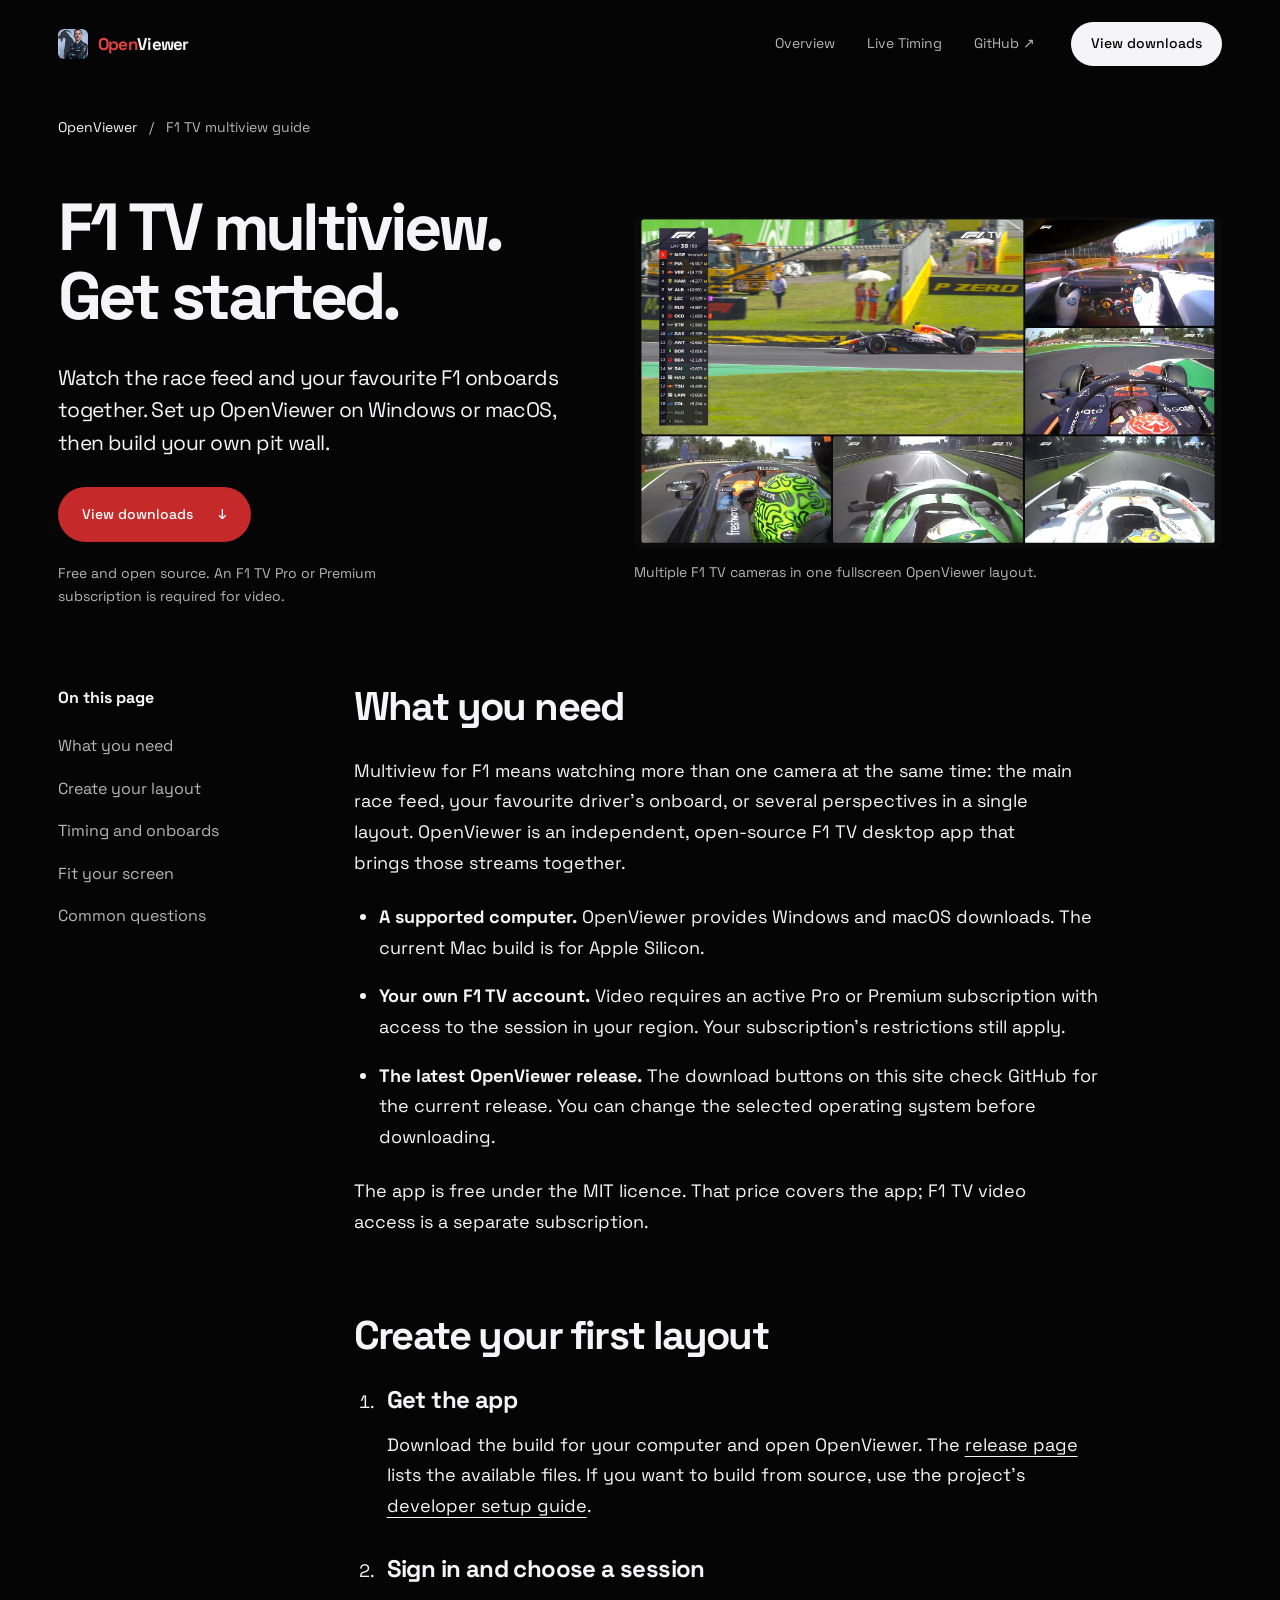
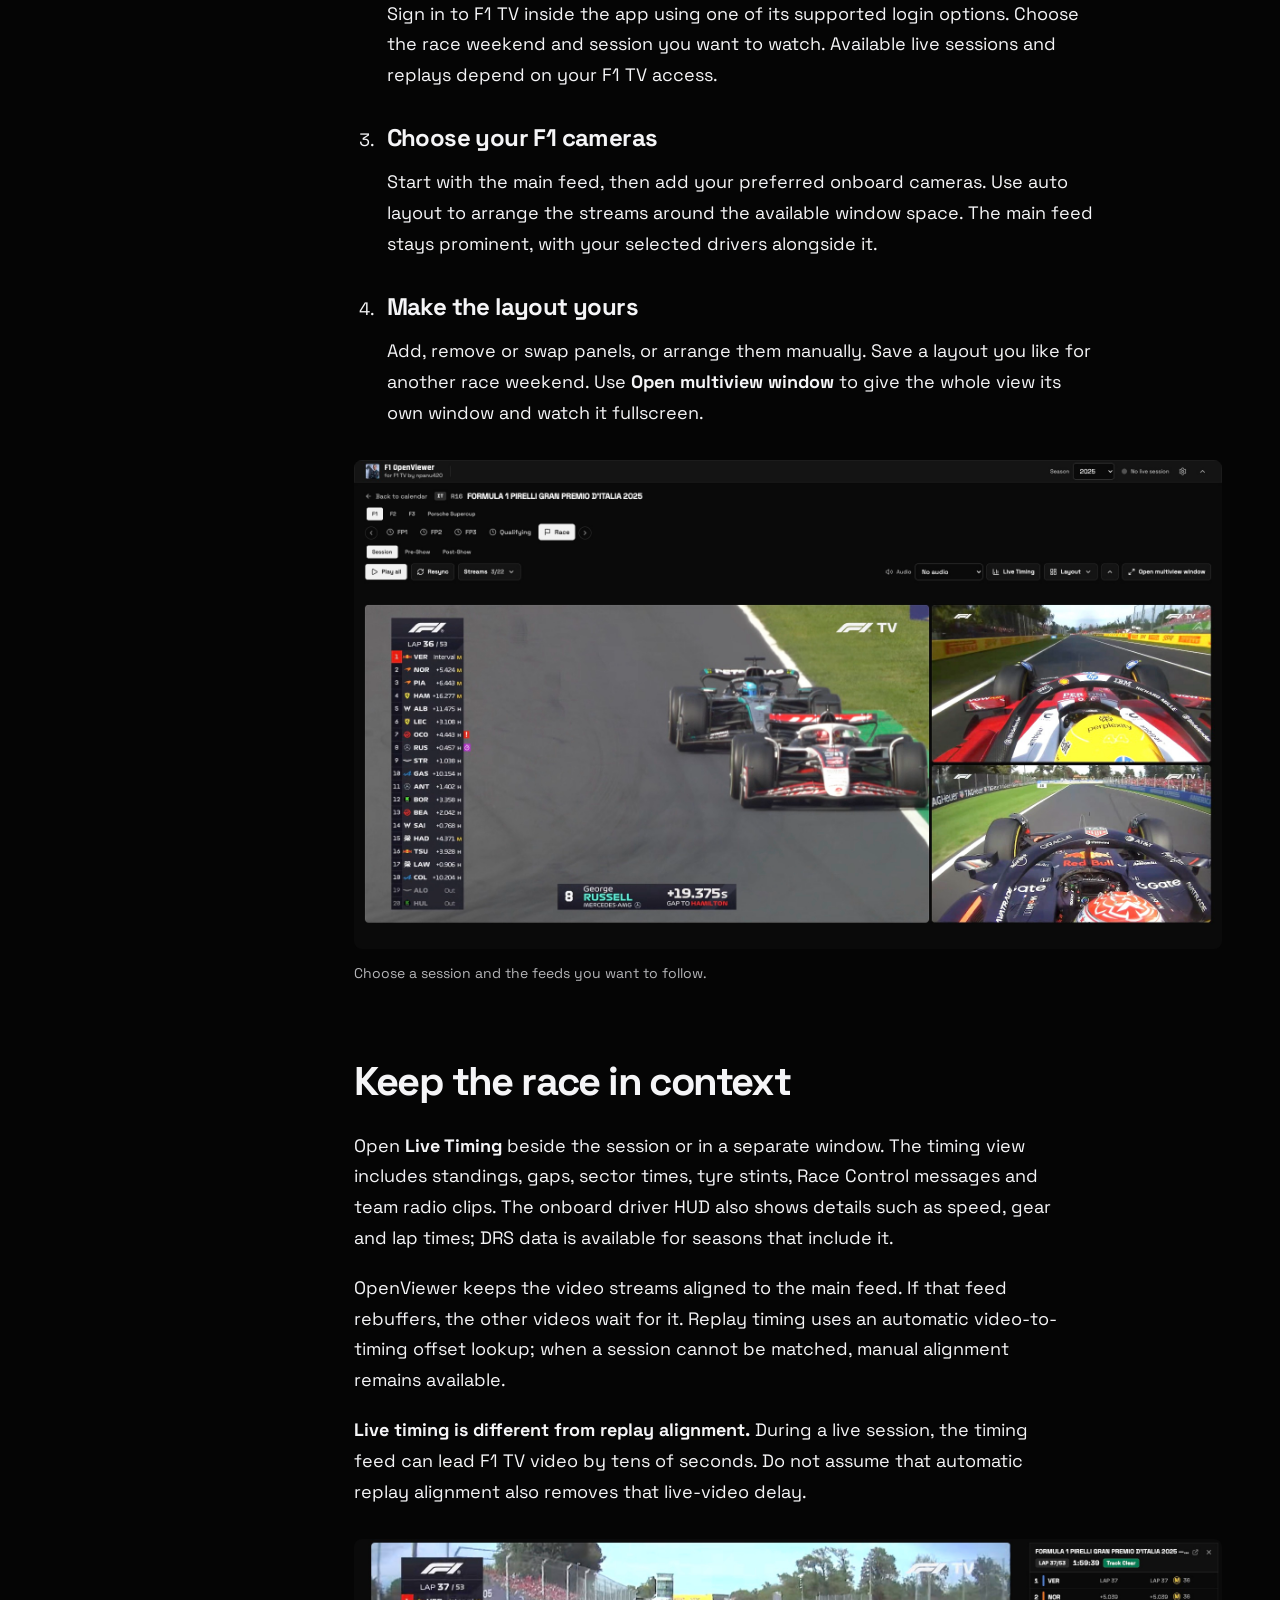
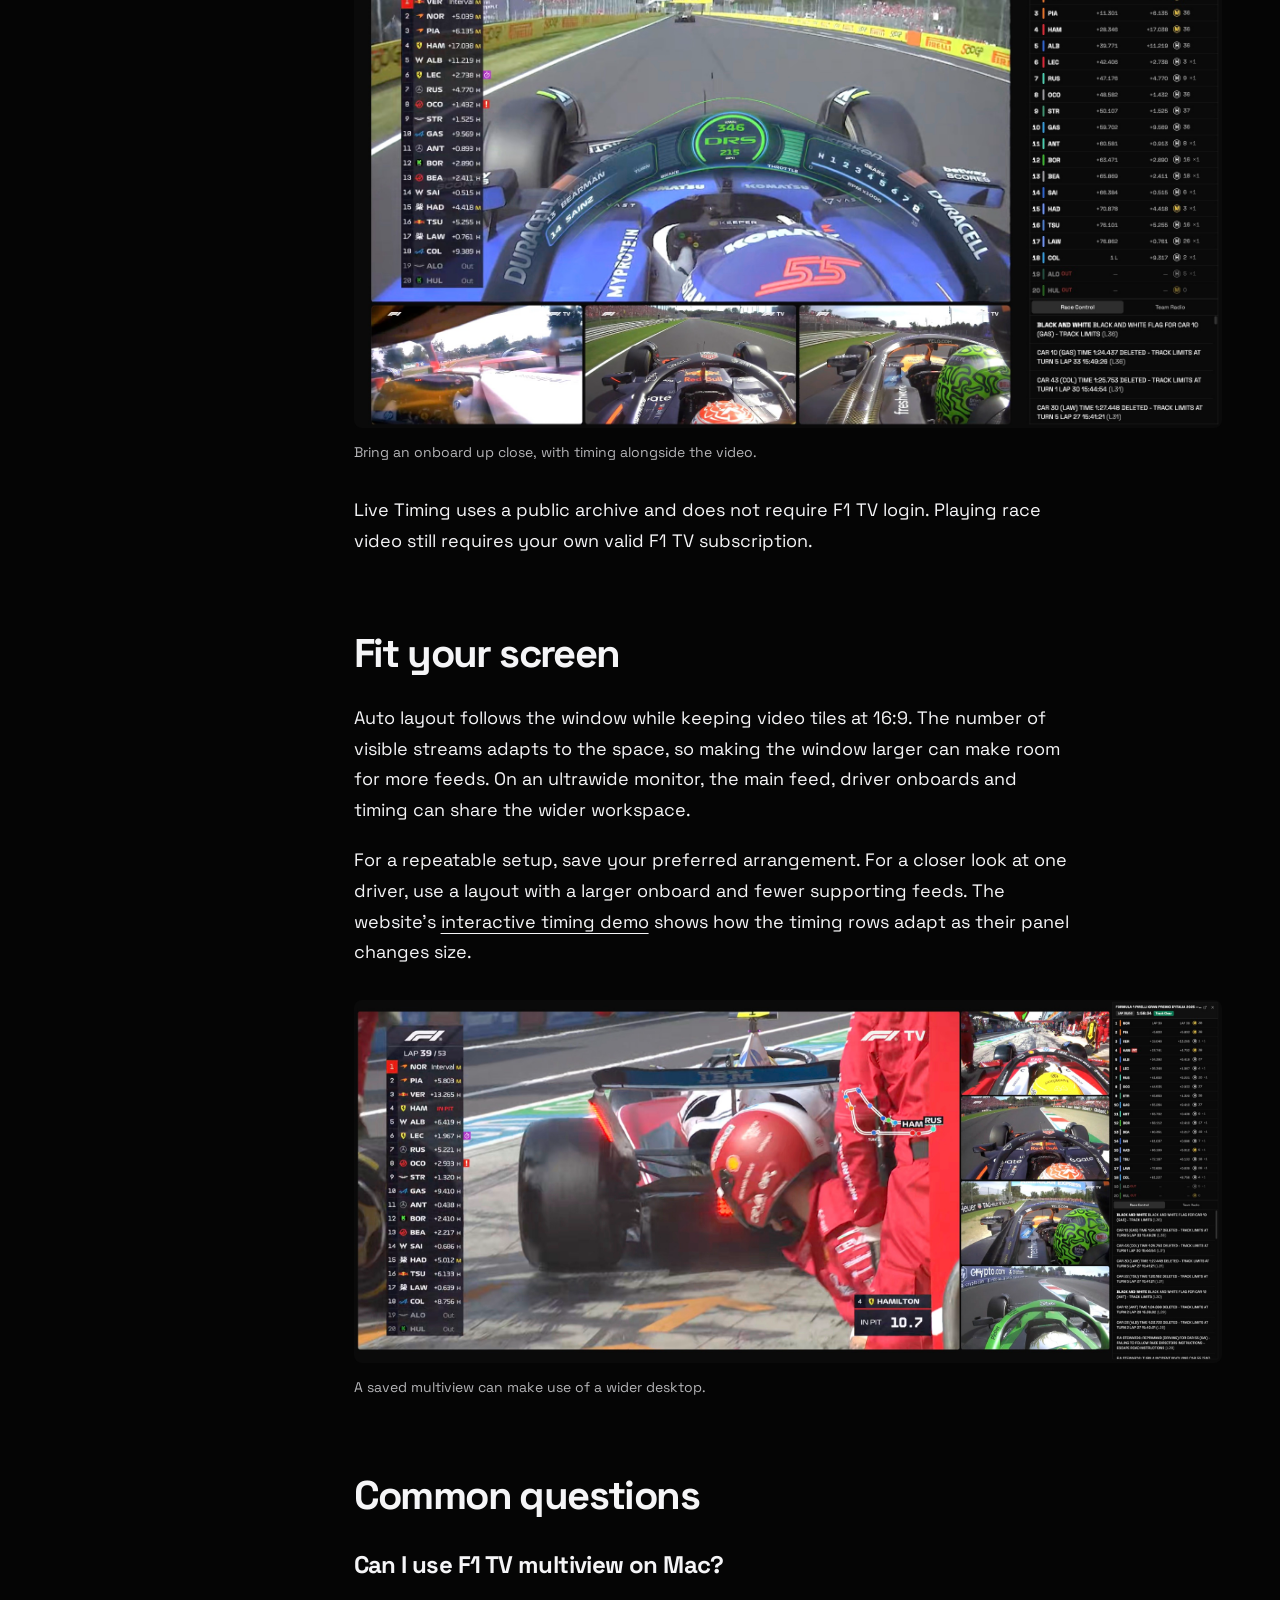
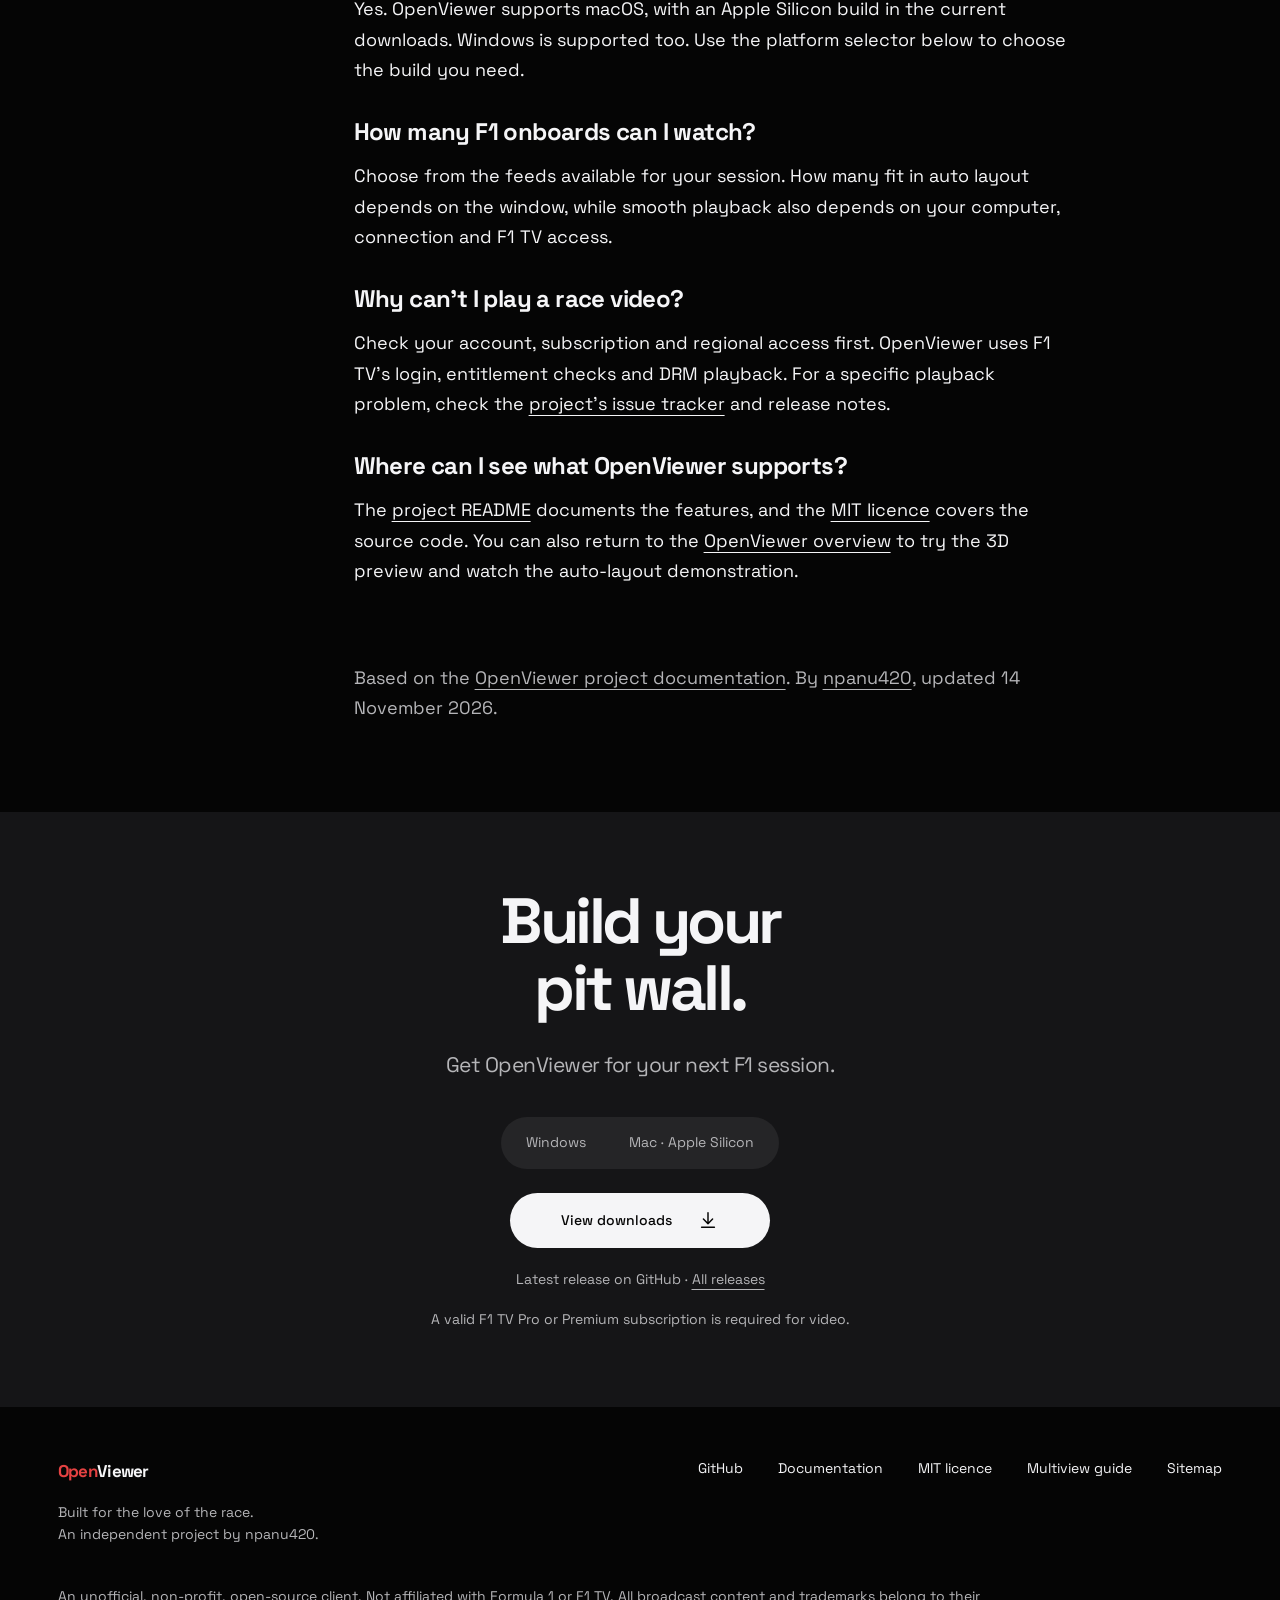
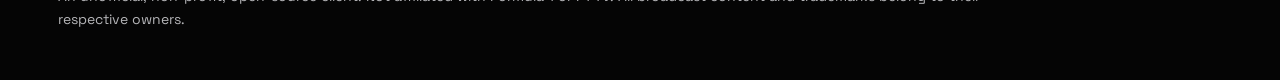
==== f1-tv-multiview/index.html @ 10d29c9b "Add F1 TV multiview setup guide and improve search content" ====
<!doctype html>
<html lang="en">
<head>
  <meta charset="utf-8">
  <meta name="viewport" content="width=device-width, initial-scale=1">
  <meta name="theme-color" content="#050505">
  <title>F1 TV Multiview on Windows &amp; Mac: Setup Guide | OpenViewer</title>
  <meta name="description" content="Set up F1 TV multiview with OpenViewer. Choose multiple onboard cameras, save your layout and use replay live timing on Windows or Apple Silicon Mac.">
  <meta name="robots" content="index,follow,max-image-preview:large,max-snippet:-1,max-video-preview:-1">
  <link rel="canonical" href="https://npanu420.github.io/openviewer/f1-tv-multiview/">
  <meta property="og:type" content="website">
  <meta property="og:site_name" content="OpenViewer">
  <meta property="og:locale" content="en_GB">
  <meta property="og:title" content="F1 TV Multiview on Windows &amp; Mac: Setup Guide | OpenViewer">
  <meta property="og:description" content="Set up F1 TV multiview with OpenViewer. Choose multiple onboard cameras, save your layout and use replay live timing on Windows or Apple Silicon Mac.">
  <meta property="og:url" content="https://npanu420.github.io/openviewer/f1-tv-multiview/">
  <meta property="og:image" content="https://npanu420.github.io/openviewer/assets/openviewer-social.jpg">
  <meta property="og:image:secure_url" content="https://npanu420.github.io/openviewer/assets/openviewer-social.jpg">
  <meta property="og:image:type" content="image/jpeg">
  <meta property="og:image:width" content="1200">
  <meta property="og:image:height" content="630">
  <meta property="og:image:alt" content="OpenViewer: Your race. Every angle. Main feed, onboard telemetry and Live Timing, together.">
  <meta name="twitter:card" content="summary_large_image">
  <meta name="twitter:title" content="F1 TV Multiview on Windows &amp; Mac: Setup Guide | OpenViewer">
  <meta name="twitter:description" content="Set up F1 TV multiview with OpenViewer. Choose multiple onboard cameras, save your layout and use replay live timing on Windows or Apple Silicon Mac.">
  <meta name="twitter:image" content="https://npanu420.github.io/openviewer/assets/openviewer-social.jpg">
  <meta name="twitter:image:alt" content="OpenViewer multiview with the race feed, an onboard and Live Timing.">
  <link rel="icon" href="../assets/app-icon.png">
  <link rel="preload" href="../assets/space-grotesk-700.woff2" as="font" type="font/woff2" crossorigin>
  <link rel="stylesheet" href="../pitwall.css?v=20261114-search">

  <link rel="stylesheet" href="../guides.css">
  <script src="../downloads.js" defer></script>
  <script src="../guides.js" defer></script>
  <script type="application/ld+json">
{
  "@context": "https://schema.org",
  "@graph": [
    {
      "@type": "WebPage",
      "@id": "https://npanu420.github.io/openviewer/f1-tv-multiview/#webpage",
      "url": "https://npanu420.github.io/openviewer/f1-tv-multiview/",
      "name": "F1 TV Multiview on Windows & Mac: Setup Guide | OpenViewer",
      "description": "Set up F1 TV multiview with OpenViewer. Choose multiple onboard cameras, save your layout and use replay live timing on Windows or Apple Silicon Mac.",
      "inLanguage": "en",
      "isPartOf": {
        "@id": "https://npanu420.github.io/openviewer/#website"
      },
      "mainEntity": {
        "@id": "https://npanu420.github.io/openviewer/f1-tv-multiview/#article"
      },
      "breadcrumb": {
        "@id": "https://npanu420.github.io/openviewer/f1-tv-multiview/#breadcrumbs"
      }
    },
    {
      "@type": "TechArticle",
      "@id": "https://npanu420.github.io/openviewer/f1-tv-multiview/#article",
      "url": "https://npanu420.github.io/openviewer/f1-tv-multiview/",
      "headline": "F1 TV multiview: get started with OpenViewer",
      "description": "Set up F1 TV multiview with OpenViewer. Choose multiple onboard cameras, save your layout and use replay live timing on Windows or Apple Silicon Mac.",
      "inLanguage": "en",
      "datePublished": "2026-11-14",
      "dateModified": "2026-11-14",
      "author": {
        "@type": "Person",
        "name": "npanu420",
        "url": "https://github.com/npanu420"
      },
      "publisher": {
        "@type": "Person",
        "name": "npanu420",
        "url": "https://github.com/npanu420"
      },
      "image": [
        "https://npanu420.github.io/openviewer/assets/multiview.jpg",
        "https://npanu420.github.io/openviewer/assets/focus-timing.jpg"
      ],
      "mainEntityOfPage": {
        "@id": "https://npanu420.github.io/openviewer/f1-tv-multiview/#webpage"
      },
      "about": {
        "@id": "https://npanu420.github.io/openviewer/#project"
      }
    },
    {
      "@type": "BreadcrumbList",
      "@id": "https://npanu420.github.io/openviewer/f1-tv-multiview/#breadcrumbs",
      "itemListElement": [
        {
          "@type": "ListItem",
          "position": 1,
          "name": "OpenViewer",
          "item": "https://npanu420.github.io/openviewer/"
        },
        {
          "@type": "ListItem",
          "position": 2,
          "name": "F1 TV multiview guide",
          "item": "https://npanu420.github.io/openviewer/f1-tv-multiview/"
        }
      ]
    }
  ]
}
  </script>
</head>
<body class="guide-page">
<a class="skip-link" href="#guide-content">Skip to content</a><header class="site-header"><div class="header-inner frame"><a class="brand" href="../" aria-label="OpenViewer home"><img src="../assets/app-icon.png" width="30" height="30" alt=""><span><b>Open</b>Viewer</span></a><nav aria-label="Main navigation"><a href="../">Overview</a><a href="../#timing">Live Timing</a><a href="https://github.com/npanu420/F1OpenViewer">GitHub ↗</a></nav><a class="button button-small" data-download href="https://github.com/npanu420/F1OpenViewer/releases/latest"><span data-download-label>View downloads</span></a></div></header>
<main id="guide-content">
<div class="frame guide-breadcrumb"><nav aria-label="Breadcrumb"><a href="../">OpenViewer</a><span aria-hidden="true">/</span><span>F1 TV multiview guide</span></nav></div>
<section class="guide-hero frame"><div><h1>F1 TV multiview.<br> Get started.</h1><p class="lead">Watch the race feed and your favourite F1 onboards together. Set up OpenViewer on Windows or macOS, then build your own pit wall.</p><a class="button button-red" data-download href="https://github.com/npanu420/F1OpenViewer/releases/latest"><span data-download-label>View downloads</span><span aria-hidden="true">↓</span></a><p class="small muted">Free and open source. An F1 TV Pro or Premium subscription is required for video.</p></div><figure><a href="../assets/multiview.jpg" aria-label="Open the F1 multiview screenshot at full size"><img src="../assets/multiview.jpg" width="1920" height="1080" alt="OpenViewer showing the F1 race feed and several driver onboard cameras in one multiview" fetchpriority="high"></a><figcaption>Multiple F1 TV cameras in one fullscreen OpenViewer layout.</figcaption></figure></section>
<div class="frame guide-body"><aside class="guide-toc"><nav aria-label="On this page"><p>On this page</p><a href="#requirements">What you need</a><a href="#first-layout">Create your layout</a><a href="#timing-onboards">Timing and onboards</a><a href="#wide-screens">Fit your screen</a><a href="#questions">Common questions</a></nav></aside>
<article class="guide-article">
<section id="requirements"><h2>What you need</h2><p>Multiview for F1 means watching more than one camera at the same time: the main race feed, your favourite driver’s onboard, or several perspectives in a single layout. OpenViewer is an independent, open-source F1 TV desktop app that brings those streams together.</p><ul><li><strong>A supported computer.</strong> OpenViewer provides Windows and macOS downloads. The current Mac build is for Apple Silicon.</li><li><strong>Your own F1 TV account.</strong> Video requires an active Pro or Premium subscription with access to the session in your region. Your subscription’s restrictions still apply.</li><li><strong>The latest OpenViewer release.</strong> The download buttons on this site check GitHub for the current release. You can change the selected operating system before downloading.</li></ul><p>The app is free under the MIT licence. That price covers the app; F1 TV video access is a separate subscription.</p></section>
<section id="first-layout"><h2>Create your first layout</h2><ol class="guide-steps"><li><h3>Get the app</h3><p>Download the build for your computer and open OpenViewer. The <a href="https://github.com/npanu420/F1OpenViewer/releases/latest">release page</a> lists the available files. If you want to build from source, use the project’s <a href="https://github.com/npanu420/F1OpenViewer/blob/main/docs/SETUP.md">developer setup guide</a>.</p></li><li><h3>Sign in and choose a session</h3><p>Sign in to F1 TV inside the app using one of its supported login options. Choose the race weekend and session you want to watch. Available live sessions and replays depend on your F1 TV access.</p></li><li><h3>Choose your F1 cameras</h3><p>Start with the main feed, then add your preferred onboard cameras. Use auto layout to arrange the streams around the available window space. The main feed stays prominent, with your selected drivers alongside it.</p></li><li><h3>Make the layout yours</h3><p>Add, remove or swap panels, or arrange them manually. Save a layout you like for another race weekend. Use <strong>Open multiview window</strong> to give the whole view its own window and watch it fullscreen.</p></li></ol><figure><a href="../assets/session.jpg" aria-label="Open the session and feed selection screenshot at full size"><img src="../assets/session.jpg" width="1920" height="1080" alt="OpenViewer session view with F1 TV feed selection and layout controls" loading="lazy"></a><figcaption>Choose a session and the feeds you want to follow.</figcaption></figure></section>
<section id="timing-onboards"><h2>Keep the race in context</h2><p>Open <strong>Live Timing</strong> beside the session or in a separate window. The timing view includes standings, gaps, sector times, tyre stints, Race Control messages and team radio clips. The onboard driver HUD also shows details such as speed, gear and lap times; DRS data is available for seasons that include it.</p><p>OpenViewer keeps the video streams aligned to the main feed. If that feed rebuffers, the other videos wait for it. Replay timing uses an automatic video-to-timing offset lookup; when a session cannot be matched, manual alignment remains available.</p><p><strong>Live timing is different from replay alignment.</strong> During a live session, the timing feed can lead F1 TV video by tens of seconds. Do not assume that automatic replay alignment also removes that live-video delay.</p><figure><a href="../assets/focus-timing.jpg" aria-label="Open the F1 onboard and live timing screenshot at full size"><img src="../assets/focus-timing.jpg" width="1920" height="1080" alt="F1 onboard camera with supporting feeds and the OpenViewer Live Timing standings panel" loading="lazy"></a><figcaption>Bring an onboard up close, with timing alongside the video.</figcaption></figure><p>Live Timing uses a public archive and does not require F1 TV login. Playing race video still requires your own valid F1 TV subscription.</p></section>
<section id="wide-screens"><h2>Fit your screen</h2><p>Auto layout follows the window while keeping video tiles at 16:9. The number of visible streams adapts to the space, so making the window larger can make room for more feeds. On an ultrawide monitor, the main feed, driver onboards and timing can share the wider workspace.</p><p>For a repeatable setup, save your preferred arrangement. For a closer look at one driver, use a layout with a larger onboard and fewer supporting feeds. The website’s <a href="../#layouts">interactive timing demo</a> shows how the timing rows adapt as their panel changes size.</p><figure><a href="../assets/ultrawide.jpg" aria-label="Open the ultrawide F1 multiview screenshot at full size"><img src="../assets/ultrawide.jpg" width="3440" height="1440" alt="Ultrawide OpenViewer F1 multiview with a large race feed, several onboard cameras and timing" loading="lazy"></a><figcaption>A saved multiview can make use of a wider desktop.</figcaption></figure></section>
<section id="questions"><h2>Common questions</h2><h3>Can I use F1 TV multiview on Mac?</h3><p>Yes. OpenViewer supports macOS, with an Apple Silicon build in the current downloads. Windows is supported too. Use the platform selector below to choose the build you need.</p><h3>How many F1 onboards can I watch?</h3><p>Choose from the feeds available for your session. How many fit in auto layout depends on the window, while smooth playback also depends on your computer, connection and F1 TV access.</p><h3>Why can’t I play a race video?</h3><p>Check your account, subscription and regional access first. OpenViewer uses F1 TV’s login, entitlement checks and DRM playback. For a specific playback problem, check the <a href="https://github.com/npanu420/F1OpenViewer/issues">project’s issue tracker</a> and release notes.</p><h3>Where can I see what OpenViewer supports?</h3><p>The <a href="https://github.com/npanu420/F1OpenViewer#what-it-does">project README</a> documents the features, and the <a href="https://github.com/npanu420/F1OpenViewer/blob/main/LICENSE">MIT licence</a> covers the source code. You can also return to the <a href="../">OpenViewer overview</a> to try the 3D preview and watch the auto-layout demonstration.</p></section>
<footer class="guide-provenance"><p>Based on the <a href="https://github.com/npanu420/F1OpenViewer#what-it-does">OpenViewer project documentation</a>. By <a href="https://github.com/npanu420">npanu420</a>, updated <time datetime="2026-11-14">14 November 2026</time>.</p></footer></article></div>
<section class="download section-space" id="download"><div class="frame download-inner"><h2>Build your<br> pit wall.</h2><p class="lead muted">Get OpenViewer for your next F1 session.</p><div class="segmented platform-controls" role="group" aria-label="Choose your operating system"><button type="button" data-platform="windows" aria-pressed="false">Windows</button><button type="button" data-platform="mac" aria-pressed="false">Mac · Apple Silicon</button></div><a class="button download-link" data-download href="https://github.com/npanu420/F1OpenViewer/releases/latest"><span data-download-label>View downloads</span><svg viewBox="0 0 24 24" aria-hidden="true"><path d="M12 4v12m-5-5 5 5 5-5M5 20h14"/></svg></a><p class="small muted release-note"><span data-release-label aria-live="polite">Latest release on GitHub</span> <span aria-hidden="true">·</span> <a href="https://github.com/npanu420/F1OpenViewer/releases/latest" data-release-page>All releases</a></p><p class="small muted">A valid F1 TV Pro or Premium subscription is required for video.</p></div></section>
</main>
<footer class="site-footer frame"><div class="footer-top"><div><a class="brand" href="../"><span><b>Open</b>Viewer</span></a><p class="small muted">Built for the love of the race.<br> An independent project by npanu420.</p></div><div class="footer-links"><a href="https://github.com/npanu420/F1OpenViewer">GitHub</a><a href="https://github.com/npanu420/F1OpenViewer/blob/main/docs/SETUP.md">Documentation</a><a href="https://github.com/npanu420/F1OpenViewer/blob/main/LICENSE">MIT licence</a><a href="./">Multiview guide</a><a href="../sitemap.xml">Sitemap</a></div></div><p class="legal small muted">An unofficial, non-profit, open-source client. Not affiliated with Formula 1 or F1 TV. All broadcast content and trademarks belong to their respective owners.</p></footer>

</body>
</html>
---- pitwall.css ----
@font-face{font-family:OpenViewer;src:url('assets/space-grotesk-400.woff2') format('woff2');font-weight:400;font-display:swap}
@font-face{font-family:OpenViewer;src:url('assets/space-grotesk-500.woff2') format('woff2');font-weight:500;font-display:swap}
@font-face{font-family:OpenViewer;src:url('assets/space-grotesk-700.woff2') format('woff2');font-weight:700;font-display:swap}
:root{--ground:#050505;--ink:#f5f5f7;--muted:#b5b5b8;--surface:#151517;--accent:#e54242;--action:#c62929;--gutter:clamp(22px,4.5vw,76px);--hero-type:clamp(62px,6.1vw,96px);--heading-type:clamp(42px,4.8vw,72px);--lead-type:21px;--body-type:17px;--small-type:14px;--font:'OpenViewer',sans-serif;--ease:cubic-bezier(.16,1,.3,1)}
*{box-sizing:border-box}html{scroll-behavior:smooth;scroll-padding-top:90px}body{margin:0;background:var(--ground);color:var(--ink);font:400 var(--body-type)/1.65 var(--font);-webkit-font-smoothing:antialiased}button,a{-webkit-tap-highlight-color:transparent}a{color:inherit;text-underline-offset:5px;text-decoration-thickness:1px}button{font:inherit;cursor:pointer}img{max-width:100%;height:auto;display:block}figure,p,h1,h2,h3{margin:0}h1,h2,h3{font-weight:700;letter-spacing:-.055em;line-height:1.04;text-wrap:balance}h1{font-size:var(--hero-type)}h2{font-size:var(--heading-type)}p{text-wrap:pretty}svg{width:22px;height:22px;fill:none;stroke:currentColor;stroke-width:1.6;stroke-linecap:round;stroke-linejoin:round;flex-shrink:0}.frame{width:min(100%,1600px);padding-inline:var(--gutter);margin-inline:auto}.lead{font-size:var(--lead-type);line-height:1.55;letter-spacing:-.025em}.small{font-size:var(--small-type);line-height:1.6}.muted{color:var(--muted)}.section-space{padding-block:118px}.site-header{background:var(--ground);position:sticky;top:0;z-index:30}.header-inner{height:88px;display:flex;align-items:center;gap:36px}.brand{display:inline-flex;align-items:center;gap:10px;letter-spacing:-.04em;font-size:var(--body-type);font-weight:700;white-space:nowrap;text-decoration:none}.brand img{width:30px;height:30px;border-radius:6px;object-fit:cover}.brand b{color:var(--accent)}nav{display:flex;gap:32px;margin-left:auto;font-size:var(--small-type)}nav a{text-decoration:none;color:var(--muted)}nav a:hover{color:var(--ink)}a,button{transition:opacity .2s ease,transform .3s var(--ease),background .2s ease}a:hover{opacity:.84}:focus-visible{outline:3px solid var(--accent);outline-offset:5px}.button{display:inline-flex;align-items:center;justify-content:center;gap:25px;padding:16px 24px;min-height:54px;border:0;border-radius:100px;text-decoration:none;background:var(--ink);color:var(--ground);font-size:var(--small-type);font-weight:500;white-space:nowrap}.button:hover{transform:translateY(-3px);opacity:1}.button:active{transform:translateY(1px)}.button-small{padding:10px 20px;min-height:40px}.button-red{background:var(--action);color:#fff}.quiet-link{display:inline-flex;gap:15px;align-items:center;font-size:var(--small-type);text-decoration:none}.quiet-link span{transition:transform .3s var(--ease)}.quiet-link:hover span{transform:translate(2px,-2px)}.skip-link{position:fixed;top:-100px;left:20px;z-index:100;background:var(--ink);color:var(--ground);padding:12px 20px}.skip-link:focus{top:10px}.hero{min-height:760px;display:grid;grid-template-columns:.95fr 1.35fr;gap:36px;align-items:center;padding-block:55px 80px;overflow:clip}.hero-copy{position:relative;z-index:2;padding-bottom:12px}.hero-copy .lead{margin-top:32px;max-width:36ch}.hero-actions{display:flex;gap:24px;align-items:center;margin-top:34px;flex-wrap:wrap}.hero-requirement{margin-top:28px}.hero-visual{min-width:0;position:relative;perspective:1500px}.depth-space{height:520px;perspective:1400px;display:flex;align-items:center;justify-content:center}.depth-rig{width:700px;height:460px;position:relative;flex-shrink:0;transform-style:preserve-3d;transform:rotateX(7deg) rotateY(-16deg) rotateZ(2deg);transition:transform 1s var(--ease)}.screen-plane{position:absolute;background:#18181a;border:3px solid #303033;border-radius:12px;overflow:hidden;backface-visibility:hidden;box-shadow:16px 24px 48px #0009;transition:transform 1s var(--ease);transform-style:preserve-3d}.plane-caption{height:30px;background:#171719;color:#eee;display:flex;align-items:center;justify-content:space-between;padding-inline:12px;font-size:12px;line-height:1}.plane-main{width:530px;left:8px;top:110px;transform:translateZ(0)}.plane-onboard{width:258px;left:432px;top:12px;transform:translateZ(95px)}.plane-onboard-two{width:258px;left:432px;top:300px;transform:translateZ(115px)}.plane-timing{width:130px;left:590px;top:160px;transform:translateZ(55px)}.source-crop{position:relative;overflow:hidden}.source-crop img{position:absolute;max-width:none;height:auto}.crop-main{aspect-ratio:1247/701}.crop-main img{width:153.97%;left:-1.925%;top:-1.14%}.crop-hamilton{aspect-ratio:619/347}.crop-hamilton img{width:310.18%;left:-206.3%;top:-2.3%}.crop-verstappen{aspect-ratio:619/347}.crop-verstappen img{width:310.18%;left:-206.3%;top:-104.32%}.crop-timing{aspect-ratio:418/1064}.crop-timing img{width:459.33%;left:-357.42%;top:-.752%}.depth-controls{display:flex;justify-content:space-between;gap:16px;align-items:center;position:relative;z-index:4;margin-top:10px}.segmented{display:inline-flex;align-items:center;padding:5px;background:#171719;border-radius:100px;gap:3px}.segmented button{min-height:42px;padding:10px 20px;line-height:1.4;font-size:var(--small-type);border:0;background:transparent;color:var(--muted);border-radius:100px;white-space:nowrap}.segmented button[aria-pressed=true]{background:#353537;color:var(--ink)}.segmented button:hover{color:var(--ink)}.hero-visual.is-flat .depth-rig{transform:rotateX(0) rotateY(0) rotateZ(0)}.hero-visual.is-flat .plane-main{transform:translate3d(0,0,0) scale(.92);transform-origin:left top}.hero-visual.is-flat .plane-onboard{transform:translate3d(64px,99px,0) scale(.7);transform-origin:left top}.hero-visual.is-flat .plane-onboard-two{transform:translate3d(64px,-20px,0) scale(.7);transform-origin:left top}.hero-visual.is-flat .plane-timing{transform:translate3d(0,0,-20px);opacity:0}.experience{background:var(--surface);border-radius:36px 36px 0 0}.section-heading{display:flex;align-items:flex-end;justify-content:space-between;gap:80px;margin-bottom:48px}.section-heading .lead{max-width:32ch}.experience-controls{display:flex;justify-content:space-between;align-items:center;gap:20px;margin-bottom:24px}.experience-controls .segmented{background:#252527}.experience-controls .segmented button[aria-pressed=true]{background:var(--ink);color:var(--ground)}.text-button{display:inline-flex;align-items:center;gap:16px;border:0;background:transparent;color:var(--ink);font-size:var(--small-type);padding:12px 0;min-height:44px}.image-button{display:block;border:0;background:transparent;padding:0;width:100%;overflow:hidden;border-radius:inherit}.image-button img{width:100%;transition:transform .8s var(--ease)}.image-button:hover img{transform:scale(1.012)}.product-screen{border-radius:16px;overflow:hidden;background:#090909;transform:perspective(1600px) rotateX(2deg);transform-origin:center bottom}.experience-image{aspect-ratio:16/9;object-fit:contain}.experience-caption{display:flex;justify-content:space-between;gap:30px;margin-top:22px}.sync-scene{background:var(--ground)}.sync-content{display:flex;flex-direction:column;align-items:center;justify-content:center;min-height:100svh;padding-top:80px;padding-bottom:55px}.sync-heading{display:flex;align-items:center;justify-content:space-between;width:100%;gap:80px;margin-bottom:44px}.sync-heading .lead{max-width:34ch}.assembly-perspective{width:82%;max-width:1040px;perspective:1400px;margin-inline:auto}.assembly-screen{width:100%;aspect-ratio:16/9;position:relative;transform-style:preserve-3d;transform:rotateX(0) rotateY(0)}.assembly-piece{position:absolute;overflow:hidden;background:#101010;backface-visibility:hidden}.assembly-piece img{position:absolute;max-width:none;width:100%;height:auto}.piece-a{left:0;top:0;width:66.4%;height:66.1%}.piece-a img{width:150.6%}.piece-b{left:66.4%;top:0;width:33.6%;height:66.1%}.piece-b img{width:297.62%;left:-197.62%}.piece-c{left:0;top:66.1%;width:100%;height:33.9%}.piece-c img{top:-195%}.sync-caption{margin-top:30px}.timing{background:#f0f0f2;color:#111;--muted:#55555b;--ink:#111;--ground:#f0f0f2}.timing-layout{display:grid;grid-template-columns:.8fr 1.2fr;gap:85px;align-items:center}.timing-copy>p{max-width:42ch;margin-top:24px}.timing-copy .lead{margin-top:32px}.timing-copy .quiet-link{margin-top:30px}.timing-gallery{position:relative;padding-block:36px 70px;padding-right:35px;perspective:1200px}.timing-image{transform:rotateY(-12deg) rotateX(4deg);border-radius:12px}.timing-image img{aspect-ratio:1.45;object-fit:cover;object-position:right}.timing-detail{position:absolute;right:-12px;bottom:0;width:29%;border:3px solid #353538;border-radius:12px;overflow:hidden;transform:translateZ(65px) rotateY(-12deg) rotateX(4deg);box-shadow:12px 20px 40px #0003}.crop-timing-detail{aspect-ratio:420/820}.crop-timing-detail img{width:457.14%;left:-355.95%;top:-.976%}.layout-story{overflow:clip}.layout-heading{text-align:center;margin-bottom:60px}.layout-heading .lead{max-width:38ch;margin:30px auto 0}.wide-screen{perspective:1500px;border-radius:14px;overflow:hidden;transform:perspective(1400px) rotateX(7deg);transform-origin:center bottom}.wide-screen img{width:100%;aspect-ratio:2400/1005;object-fit:cover}.layout-bottom{display:grid;grid-template-columns:1fr 1fr;gap:80px;margin-top:46px}.layout-bottom>p:first-child{font-size:var(--lead-type);font-weight:500;letter-spacing:-.025em;line-height:1.4}.layout-bottom>p:last-child{max-width:53ch}.faq{padding-top:30px}.faq-layout{display:grid;grid-template-columns:.8fr 1.2fr;gap:85px}.faq-items{display:grid;gap:10px}details{padding:24px 28px;background:var(--surface);border-radius:16px}summary{display:flex;justify-content:space-between;gap:25px;font-weight:500;list-style:none;cursor:pointer;line-height:1.5}summary::-webkit-details-marker{display:none}summary span{font-size:var(--lead-type);line-height:1.2;transition:transform .25s ease}details[open] summary span{transform:rotate(45deg)}details p{font-size:var(--small-type);color:var(--muted);margin-top:20px;max-width:66ch}.download{background:var(--surface)}.download-inner{display:flex;flex-direction:column;align-items:center;text-align:center}.download .lead{margin-top:28px}.platform-controls{margin-top:35px;background:#252527}.platform-controls button[aria-pressed=true]{background:#353537}.download-link{margin-top:24px;min-width:260px}.release-note{margin-top:20px;margin-bottom:18px}.site-footer{padding-block:50px}.footer-top{display:flex;justify-content:space-between;gap:50px}.footer-top .brand{margin-bottom:16px}.footer-links{display:flex;gap:35px;font-size:var(--small-type);align-items:flex-start}.footer-links a{text-decoration:none}.legal{max-width:108ch;margin-top:40px}.lightbox{background:#101012;border:0;border-radius:16px;color:var(--ink);padding:18px;max-width:96vw;max-height:96vh}.lightbox::backdrop{background:#000e}.lightbox-top{display:flex;align-items:center;justify-content:space-between;gap:40px;margin-bottom:16px}.close-lightbox{border:0;border-radius:100px;padding:10px 20px;min-height:44px;background:#333;color:#fff;font-size:var(--small-type)}.close-lightbox span{margin-left:20px}.lightbox>img{max-width:90vw;max-height:82vh;width:auto;object-fit:contain}.reveal{animation:rise .85s var(--ease) both}@keyframes rise{from{opacity:.45;transform:translateY(25px)}to{opacity:1;transform:translateY(0)}}@keyframes hero-enter{from{opacity:.5;transform:translateY(22px)}to{opacity:1;transform:translateY(0)}}.hero h1{animation:hero-enter .9s var(--ease) both}.hero-copy .lead{animation:hero-enter .9s .08s var(--ease) both}.hero-actions{animation:hero-enter .9s .16s var(--ease) both}.depth-space{animation:hero-enter 1.1s .12s var(--ease) both}
@media(min-width:1600px){.hero{min-height:830px}.depth-rig{transform:scale(1.06) rotateX(7deg) rotateY(-16deg) rotateZ(2deg)}}
@media(max-width:1190px){:root{--hero-type:72px;--heading-type:54px;--lead-type:19px}.hero{gap:18px;grid-template-columns:1fr 1.1fr;min-height:700px}.depth-rig{transform:scale(.78) rotateX(7deg) rotateY(-16deg) rotateZ(2deg)}.depth-space{height:460px}.depth-controls{justify-content:center}.depth-hint{display:none}.hero-visual.is-flat .depth-rig{transform:scale(.78)}.timing-layout,.faq-layout{gap:45px}.section-heading,.sync-heading{gap:50px}.section-space{padding-block:90px}.section-heading h2{flex-shrink:0}}
@media(max-width:900px){.header-inner{gap:24px}nav{gap:24px}.hero{grid-template-columns:1fr;min-height:0;gap:0;padding-top:45px;padding-bottom:55px}.hero-copy{max-width:680px}.hero-copy h1{font-size:86px}.hero-copy .lead{max-width:48ch}.hero-actions{margin-top:28px}.hero-requirement br{display:none}.hero-visual{margin-top:25px}.depth-space{height:480px}.depth-rig{transform:scale(.95) rotateX(7deg) rotateY(-16deg) rotateZ(2deg)}.hero-visual.is-flat .depth-rig{transform:scale(.95)}.depth-controls{justify-content:space-between;margin-top:5px}.depth-hint{display:block}.section-heading{align-items:flex-start}.section-heading .lead{max-width:28ch}.timing-layout{grid-template-columns:1fr 1.2fr;gap:30px}.timing-copy h2{font-size:44px}.sync-content{padding-top:65px;padding-bottom:45px}.sync-heading{align-items:flex-start;margin-bottom:60px}.sync-heading h2{flex-shrink:0}.assembly-perspective{width:95%}.timing-gallery{padding-right:12px}.timing-detail{right:-5px}.layout-bottom{gap:40px}.faq-layout{grid-template-columns:1fr 1.5fr;gap:35px}.faq h2{font-size:46px}.footer-links{gap:20px}}
@media(max-width:650px){:root{--gutter:22px;--hero-type:58px;--heading-type:42px;--lead-type:18px;--body-type:16px;--small-type:14px}html{scroll-padding-top:78px}.header-inner{height:76px;gap:12px}.brand{gap:8px;font-size:16px}.brand img{width:26px;height:26px}nav{display:none}.header-inner>.button{margin-left:auto;min-height:38px;padding:8px 15px}.hero{padding-top:30px;padding-bottom:50px;gap:0;overflow:clip}.hero-copy h1{font-size:var(--hero-type)}.hero-copy .lead{margin-top:28px;max-width:35ch}.hero-actions{align-items:flex-start;gap:24px;flex-direction:column;margin-top:28px}.hero-requirement{margin-top:26px;max-width:36ch}.hero-requirement br{display:inline}.hero-visual{margin-inline:-8px;margin-top:28px}.depth-space{height:310px;overflow:visible}.depth-rig{transform:scale(.51) rotateX(6deg) rotateY(-12deg) rotateZ(1deg)}.hero-visual.is-flat .depth-rig{transform:scale(.51)}.depth-controls{justify-content:center;margin-top:4px}.depth-hint{display:none}.segmented button{padding:10px 15px;min-height:42px}.section-space{padding-block:64px}.experience{border-radius:24px 24px 0 0}.section-heading,.sync-heading{display:block;margin-bottom:30px}.section-heading .lead,.sync-heading .lead{max-width:34ch;margin-top:26px}.experience-controls{align-items:flex-start;gap:14px;flex-direction:column;margin-bottom:18px}.experience-controls .segmented{width:100%;justify-content:center}.experience-controls .segmented button{padding:10px 12px;font-size:13px;flex:1}.experience-controls .text-button{padding:0;min-height:34px}.product-screen{border-radius:8px;transform:none}.experience-image{aspect-ratio:1.22;object-fit:cover;object-position:center}.experience-caption{display:block;margin-top:20px}.experience-caption>span{display:block;margin-top:10px}.sync-content{min-height:0;padding-block:64px}.sync-heading{margin-bottom:40px}.assembly-perspective{width:100%}.sync-caption{margin-top:22px;max-width:26ch;text-align:center}.timing-layout{display:flex;flex-direction:column;gap:25px;align-items:stretch}.timing-copy h2{font-size:var(--heading-type)}.timing-copy>p{margin-top:24px}.timing-copy .lead{margin-top:26px}.timing-copy .quiet-link{margin-top:26px}.timing-gallery{padding-top:12px;padding-right:24px;padding-bottom:40px}.timing-image{transform:rotateY(-8deg) rotateX(2deg);border-radius:9px}.timing-image img{aspect-ratio:1.2;object-position:right}.timing-detail{right:0;width:31%;border-radius:9px;transform:rotateY(-8deg);box-shadow:6px 12px 24px #0003}.layout-heading{text-align:left;margin-bottom:35px}.layout-heading .lead{margin:26px 0 0;max-width:32ch}.wide-screen{transform:none;border-radius:8px}.wide-screen img{aspect-ratio:1.25;object-fit:cover;object-position:right}.layout-bottom{display:block;margin-top:30px}.layout-bottom>p:first-child{font-size:var(--lead-type)}.layout-bottom>p:last-child{margin-top:24px}.faq{padding-top:0}.faq-layout{display:block}.faq h2{font-size:var(--heading-type);margin-bottom:32px}.faq h2 br{display:none}details{padding:22px;border-radius:12px}summary{font-size:var(--body-type);gap:22px}.download h2{font-size:var(--heading-type)}.download .lead{max-width:25ch;margin-top:26px}.platform-controls{margin-top:28px}.platform-controls button{font-size:13px;padding-inline:14px}.download .small{max-width:34ch}.footer-top{display:block}.footer-links{margin-top:30px;gap:22px;flex-wrap:wrap}.legal{margin-top:30px}.site-footer{padding-block:38px}.lightbox{padding:14px;border-radius:12px}.lightbox>img{max-width:87vw}.lightbox-top{gap:24px}.close-lightbox{padding-inline:16px}}
@media(max-width:360px){.hero-copy h1{font-size:52px}.depth-rig{transform:scale(.45) rotateX(6deg) rotateY(-12deg)}.depth-space{height:280px}.hero-visual.is-flat .depth-rig{transform:scale(.45)}}
@media(prefers-reduced-motion:reduce){html{scroll-behavior:auto}*,*:before,*:after{animation:none!important;transition:none!important}.depth-rig{transform:rotateX(0) rotateY(0) rotateZ(0)}.plane-onboard{transform:translateZ(0)}.plane-onboard-two{transform:translateZ(0)}.plane-timing{transform:translateZ(0)}.product-screen,.wide-screen,.timing-image,.timing-detail{transform:none}.scene-stage{height:auto!important}.sync-content{min-height:0;padding-block:85px}.assembly-screen,.assembly-piece{transform:none!important;opacity:1!important}@media(max-width:1190px){.depth-rig{transform:scale(.78)}}@media(max-width:900px){.depth-rig{transform:scale(.95)}}@media(max-width:650px){.depth-rig{transform:scale(.51)}}}
/* Keep the floating screens clear of their controls. */
.depth-rig{height:530px}.depth-space{height:580px}.plane-main{top:90px}.plane-onboard-two{top:280px}.plane-timing{top:150px;width:110px}
.hero-requirement br:after{content:' '}
.faq details p{font-size:var(--body-type)}
@media(max-width:1190px){.depth-space{height:490px}}
@media(max-width:900px){.depth-space{height:530px}.timing-layout{grid-template-columns:1fr}.timing-copy{max-width:760px}.timing-copy h2{font-size:var(--heading-type)}.timing-copy h2 br{display:none}.timing-gallery{width:100%;max-width:860px;margin-inline:auto}.hero-requirement br{display:inline}.hero-requirement br:after{content:none}}
@media(max-width:650px){.depth-space{height:330px}}
@media(max-width:360px){.depth-space{height:290px}}
.timing{--muted:#4a4a50}
.scene.is-live .sync-content{height:100svh;min-height:0;padding-top:100px;padding-bottom:24px}
.scene.is-live .sync-heading{margin-bottom:30px}
.scene.is-live .assembly-perspective{max-width:min(1040px,calc((100svh - 450px)*1.77778))}
.scene.is-live .sync-caption{margin-top:22px}
/* Annotated refinement: real onboard data and timing share one scroll assembly. */
.hero-scene{--scroll-spread:0;--spread:var(--manual-spread,var(--scroll-spread));--rig-scale:.9;--pointer-x:0deg;--pointer-y:0deg}
.hero-scene .hero{overflow:visible}
.hero-scene.is-live .hero{height:100svh;min-height:0;padding-block:106px 28px}
.hero-scene .hero-visual{perspective:1600px}
.hero-scene .depth-space{height:640px;animation:none}
.hero-visual .depth-rig,.hero-visual.is-flat .depth-rig{width:750px;height:650px;transform:scale(var(--rig-scale)) rotateX(calc((7deg + var(--pointer-x))*var(--spread))) rotateY(calc((-14deg + var(--pointer-y))*var(--spread))) rotateZ(calc(1deg*var(--spread)));transition:none}
.hero-visual .screen-plane{border-width:2px;transition:none;transform-origin:top left}
.hero-visual .plane-caption{height:26px}
.hero-visual .plane-main,.hero-visual.is-flat .plane-main{width:440px;left:0;top:35px;transform:translate3d(0,calc(135px*var(--spread)),calc(-40px*var(--spread)))}
.hero-visual .plane-onboard,.hero-visual.is-flat .plane-onboard{width:440px;left:0;top:318px;transform:translate3d(calc(285px*var(--spread)),calc(-305px*var(--spread)),calc(85px*var(--spread))) scale(calc(1 - .18*var(--spread)));overflow:visible}
.hero-visual .plane-timing,.hero-visual.is-flat .plane-timing{width:300px;left:450px;top:35px;opacity:1;transform:translate3d(calc(35px*var(--spread)),calc(100px*var(--spread)),calc(110px*var(--spread))) scale(calc(1 - .1*var(--spread)))}
.crop-race-main{aspect-ratio:1257/706}.crop-race-main img{width:152.7446%;left:-2.3071%;top:-1.1331%}
.crop-onboard-data{aspect-ratio:625/36;display:block;background:#131313;z-index:2;transform:translateZ(calc(32px*var(--spread)))}.crop-onboard-data img{width:307.2%;left:-4.64%;top:-2000%}
.crop-onboard-video{aspect-ratio:625/316;border-radius:0 0 9px 9px}.crop-onboard-video img{width:307.2%;left:-4.64%;top:-239.2405%}
.crop-race-timing{aspect-ratio:594/1064;display:block;background:#090909}.crop-race-timing img{width:323.2323%;left:-221.8855%;top:-.75188%}
.hero-scene .depth-controls{margin-top:0}
.sync-scene .sync-content{min-height:0;padding-block:82px}
.sync-scene .assembly-perspective{max-width:950px;width:80%}
.layout-showcase.wide-screen{display:grid;grid-template-columns:1.85fr 1fr;gap:28px;transform:none;overflow:visible;border-radius:0;align-items:start;perspective:none}
.layout-showcase .crop-race-view{aspect-ratio:1257/1064;display:block;border-radius:12px;overflow:hidden}.crop-race-view img{width:152.7446%;left:-2.3071%;top:-.75188%;aspect-ratio:auto;object-fit:initial;max-width:none}
.layout-showcase .crop-race-timing img{aspect-ratio:auto;object-fit:initial;max-width:none}
.layout-timing-panel{border-radius:12px;overflow:hidden;background:#090909}
.layout-timing-panel .plane-caption{height:32px}
.layout-showcase .image-button img{transition:none}
.layout-showcase .image-button:hover img{transform:none}
.layout-showcase .layout-bottom{display:block;margin-top:26px}.layout-showcase .layout-bottom>p:first-child{font-size:var(--lead-type)}.layout-showcase .layout-bottom>p:last-child{margin-top:18px;max-width:55ch}
.layout-story.section-space{padding-bottom:38px}.faq.section-space{padding-top:26px}
@media(min-width:1600px){.hero-scene{--rig-scale:1}}
@media(max-width:1190px){.hero-scene{--rig-scale:.68}.hero-scene .depth-space{height:490px}.layout-showcase.wide-screen{gap:22px}.layout-showcase .layout-bottom{margin-top:22px}}
@media(max-width:900px){.hero-scene{--rig-scale:.9}.hero-scene .hero{overflow:clip}.hero-scene .depth-space{height:590px}.sync-scene .sync-content{padding-block:64px}.layout-showcase.wide-screen{grid-template-columns:1.6fr 1fr;gap:20px}.layout-story.section-space{padding-bottom:30px}}
@media(max-width:650px){.hero-scene{--rig-scale:.43}.hero-scene .depth-space{height:305px}.hero-scene .depth-controls{margin-top:4px}.sync-scene .assembly-perspective{width:100%}.layout-showcase.wide-screen{display:flex;flex-direction:column;gap:28px}.layout-video-column,.layout-timing-panel{width:100%}.layout-timing-panel{max-width:440px;align-self:center}.layout-showcase .layout-bottom{margin-top:22px}.layout-story.section-space{padding-bottom:28px}.faq.section-space{padding-top:18px}}
@media(max-width:360px){.hero-scene{--rig-scale:.38}.hero-scene .depth-space{height:275px}}
@media(prefers-reduced-motion:reduce){.hero-scene{--spread:var(--manual-spread,0)}.hero-scene .depth-rig{transform:scale(var(--rig-scale))}.hero-scene .hero{height:auto;min-height:0}}
.hero-visual .onboard-telemetry{border-radius:9px 9px 0 0;transform:translateZ(calc(14px*var(--spread)))}
.hero-visual .plane-timing .crop-race-timing{border-radius:9px}
/* The pinned introduction fits below the persistent navigation. */
.hero-scene{--depth-height:600px}
.hero-scene.is-live>.scene-stage{top:88px;height:calc(100svh - 88px)}
.hero-scene.is-live .hero{height:calc(100svh - 88px);padding-block:28px}
.hero-scene.is-live .depth-space{height:min(var(--depth-height),calc(100svh - 196px))}
@media(max-width:1190px){.hero-scene{--depth-height:470px}}
/* A header-aware stage starts at the first scroll pixel. */
:root{--header-height:88px}
.hero-scene.is-live>.scene-stage{top:var(--header-height);height:calc(100svh - var(--header-height));overflow:visible;contain:layout}
.hero-scene.is-live .hero{height:calc(100svh - var(--header-height))}
.hero-scene.is-live .depth-space{height:min(var(--depth-height),calc(100svh - var(--header-height) - 108px))}
/* Interactive dock follows the app's row fitting, tab and resize conventions. */
.dock-demo-controls{display:flex;align-items:center;justify-content:space-between;gap:20px;margin-bottom:12px}
.auto-fit-label{display:inline-flex;align-items:center;gap:10px;font-size:var(--small-type);cursor:pointer}.auto-fit-label input{accent-color:var(--accent);width:18px;height:18px}
.dock-demo-note{margin-bottom:24px}
.layout-showcase.wide-screen{grid-template-columns:minmax(0,1fr) 18px var(--dock-width,36%);gap:10px;align-items:start}
.layout-timing-panel.interactive-dock{position:sticky;top:calc(var(--header-height) + 16px);height:var(--dock-height,620px);display:flex;flex-direction:column;min-width:0;background:#090909;border-radius:10px;overflow:hidden;contain:layout style}
.dock-session{padding:12px;background:#151517;flex-shrink:0;font-size:13px;line-height:1.4}.dock-session strong{font-size:14px;display:block;margin-bottom:8px;white-space:nowrap;overflow:hidden;text-overflow:ellipsis}.dock-session>div{display:flex;gap:10px;flex-wrap:wrap;font-variant-numeric:tabular-nums}.track-clear{background:#007a54;color:#fff;padding-inline:5px;border-radius:3px}
.dock-panel-tabs{display:flex;gap:4px;padding:4px;flex-shrink:0;background:#151517}.dock-panel-tabs button{flex:1;border:0;background:transparent;color:#b5b5b8;min-height:34px;border-radius:4px;font-size:12px}.dock-panel-tabs button[aria-selected=true]{background:#303033;color:#fff}
.dock-content{flex:1;min-height:0;display:flex;flex-direction:column;overflow:hidden}.dock-standings{flex:1;min-height:0;overflow:auto;scrollbar-width:thin;scrollbar-color:#444 #111}.dock-standings[hidden],.dock-control[hidden]{display:none!important}.dock-standings table{width:100%;border-collapse:collapse;table-layout:fixed;font-size:13px;line-height:1.2;font-variant-numeric:tabular-nums}.dock-standings thead{height:28px;position:sticky;top:0;background:#161618;color:#c2c2c6}.dock-standings th{font-weight:400;font-size:11px}.dock-standings th,.dock-standings td{padding:0 8px;text-align:right;white-space:nowrap}.dock-standings th:first-child,.dock-standings td:first-child{width:30px;text-align:center;padding-inline:4px}.dock-standings th:nth-child(2),.dock-standings td:nth-child(2){text-align:left;width:84px}.dock-standings th:last-child,.dock-standings td:last-child{width:58px}.dock-standings td{height:var(--dock-row-h,28px);border-bottom:1px solid #202022}.dock-driver{font-weight:700;position:relative}.dock-driver:before{content:'';position:absolute;left:0;top:5px;bottom:5px;width:3px;background:var(--team-colour);border-radius:2px}.dock-interval{display:none}.interactive-dock[data-wide=true] .dock-interval{display:table-cell}.dock-tyre[data-compound=M]{color:#f4d22a}.driver-retired{color:#919195} /* taste-skill-ignore: real timing table/feed separators inside data-ui. */
.dock-control{flex:1;min-height:0;overflow:auto;scrollbar-width:thin;font-size:12px;line-height:1.5}.dock-control p{padding:12px;margin:0;border-bottom:1px solid #27272a}.dock-split .dock-standings{flex:none}.dock-split .dock-panel-tabs{display:none}.dock-split .dock-control{border-top:2px solid #333;min-height:180px}.dock-snapshot{flex-shrink:0;font-size:11px;color:#b5b5b8;padding:6px 10px;background:#151517} /* taste-skill-ignore: real timing table/feed separators inside data-ui. */
.dock-width-handle{position:sticky;top:calc(var(--header-height) + 16px);height:var(--dock-height,620px);display:flex;align-items:center;justify-content:center;cursor:col-resize;touch-action:none;outline-offset:-2px}.dock-width-handle>span{width:3px;height:52px;background:#555;border-radius:4px}.dock-width-handle:hover>span,.dock-width-handle:focus-visible>span{background:var(--ink)}
.dock-height-handle{height:16px;flex-shrink:0;display:flex;align-items:center;justify-content:center;cursor:row-resize;touch-action:none;background:#151517}.dock-height-handle>span{width:48px;height:3px;background:#666;border-radius:3px}.dock-height-handle:hover>span{background:var(--ink)}
@media(max-width:1050px){.site-header nav{display:none}.site-header .button-small{margin-left:auto}}
@media(max-width:650px){:root{--header-height:76px}.layout-showcase.wide-screen{display:flex}.dock-width-handle{display:none}.layout-timing-panel.interactive-dock{position:relative;top:0;max-width:none}.dock-demo-controls{gap:16px}.dock-demo-controls .text-button{white-space:nowrap}.dock-demo-note{font-size:14px}.dock-standings table{font-size:13px}}
@media(max-width:380px){.header-inner .brand img{display:none}.header-inner .button-small{padding-inline:12px;font-size:12px}}
html.js .hero-scene.scene.is-live>.scene-stage{top:var(--header-height);height:calc(100svh - var(--header-height));overflow:visible;contain:layout}
.experience-video{display:block;width:100%;height:auto;aspect-ratio:2560/1482;object-fit:contain;background:#050505}
.experience-video[hidden],.experience-still[hidden],.lightbox-video[hidden],.lightbox>img[hidden]{display:none!important}
.lightbox-video{display:block;max-width:90vw;max-height:82vh;width:min(1280px,90vw);height:auto;background:#050505}
@media(max-width:650px){.lightbox-video{max-width:87vw}}
.experience-player,.lightbox-player{cursor:pointer;user-select:none;touch-action:manipulation;background:#050505}
.experience-player[hidden],.lightbox-player[hidden],[data-open-current][hidden]{display:none!important}
.experience-player:fullscreen,.lightbox-player:fullscreen{width:100vw;height:100vh;display:flex;align-items:center;justify-content:center;background:#000}
.experience-player:fullscreen video,.lightbox-player:fullscreen video{width:100%;height:100%;max-width:100vw;max-height:100vh;object-fit:contain}
video::-webkit-media-controls{display:none!important}

.reading-section{background:var(--surface);padding-block:76px}.reading-grid{display:grid;grid-template-columns:1fr 1.25fr;gap:72px;align-items:start}.reading-grid .lead{max-width:52ch}.reading-grid .quiet-link{margin-top:26px}.footer-links{flex-wrap:wrap;justify-content:flex-end;row-gap:12px}
@media(max-width:900px){.reading-grid{gap:40px}.reading-grid h2{font-size:46px}}
@media(max-width:650px){.reading-section{padding-block:56px}.reading-grid{display:block}.reading-grid h2{font-size:var(--heading-type)}.reading-grid .lead{margin-top:26px}.footer-links{justify-content:flex-start}}
---- guides.css ----
/* Reading layouts share the main site's type, colour and spacing tokens. */
.guide-page .guide-breadcrumb{padding-top:28px}.guide-breadcrumb nav{margin:0;font-size:14px;gap:12px;color:var(--muted);display:flex;flex-wrap:wrap}.guide-breadcrumb nav a{color:var(--ink)}
.guide-hero{display:grid;grid-template-columns:1fr 1.15fr;gap:64px;align-items:center;padding-block:54px 78px}.guide-hero h1{font-size:clamp(48px,5.2vw,78px);line-height:1.04;letter-spacing:-.055em}.guide-hero .lead{margin-top:30px;max-width:42ch}.guide-hero .button{margin-top:28px}.guide-hero .small{margin-top:20px;max-width:42ch}.guide-page figure{margin:0}.guide-page figure img{width:100%;height:auto;border-radius:8px}.guide-page figcaption{font-size:14px;line-height:1.5;color:var(--muted);margin-top:14px}.guide-page figure a{display:block}.guide-page figure a:hover{opacity:1}.guide-page figure a:hover img{filter:brightness(1.05)}
.guide-body{display:grid;grid-template-columns:220px minmax(0,1fr);gap:76px;padding-bottom:88px}.guide-toc{position:sticky;top:112px;height:fit-content}.guide-toc nav{display:flex;flex-direction:column;gap:16px;margin:0;font-size:16px}.guide-toc p{font-weight:700;color:var(--ink);margin-bottom:6px}.guide-toc a{color:var(--muted)}.guide-toc a:hover{color:var(--ink)}.guide-article{min-width:0}.guide-provenance{margin-top:48px}.guide-provenance p{font-size:16px;color:var(--muted)}.guide-article section{margin-bottom:76px;scroll-margin-top:120px}.guide-article section:last-child{margin-bottom:0}.guide-article h2{font-size:40px;line-height:1.12;margin-bottom:26px;letter-spacing:-.04em;max-width:30ch}.guide-article h3{font-size:24px;line-height:1.3;letter-spacing:-.025em;margin-top:30px;margin-bottom:14px}.guide-article p,.guide-article li{font-size:18px;line-height:1.7;max-width:60ch}.guide-article p+p{margin-top:20px}.guide-article ul,.guide-steps{margin:24px 0;padding-left:25px}.guide-article li+li{margin-top:18px}.guide-steps li{padding-left:8px}.guide-steps h3{margin-top:0}.guide-steps li+li{margin-top:32px}.guide-article figure{margin-top:32px;margin-bottom:32px}.guide-page .download{padding-block:76px}.guide-page .download h2{font-size:64px}
@media(max-width:1050px){.guide-hero{gap:32px;grid-template-columns:1fr 1fr}.guide-hero h1{font-size:56px}.guide-body{grid-template-columns:180px minmax(0,1fr);gap:36px}.guide-article h2{font-size:34px}}
@media(max-width:767px){.guide-hero{grid-template-columns:1fr;gap:36px;padding-block:34px 52px}.guide-hero h1{font-size:48px}.guide-hero .lead{max-width:44ch}.guide-body{display:block;padding-bottom:58px}.guide-toc{position:static;margin-bottom:42px}.guide-toc nav{display:flex;flex-direction:row;flex-wrap:wrap;gap:14px 22px}.guide-toc p{width:100%;margin-bottom:0}.guide-breadcrumb nav{display:flex}.guide-article section{margin-bottom:56px}.guide-article h2{font-size:32px}.guide-article h3{font-size:22px}.guide-article p,.guide-article li{font-size:17px}.guide-byline{margin-bottom:30px}.guide-page .download{padding-block:56px}.guide-page .download h2{font-size:44px}}
@media(max-width:420px){.guide-hero h1{font-size:42px}.guide-article h2{font-size:30px}}
@media(prefers-reduced-motion:reduce){.guide-page *{scroll-behavior:auto!important;transition:none!important}}

@media(min-width:768px) and (max-width:900px){.guide-hero{grid-template-columns:1fr}.guide-hero figure{max-width:760px}}
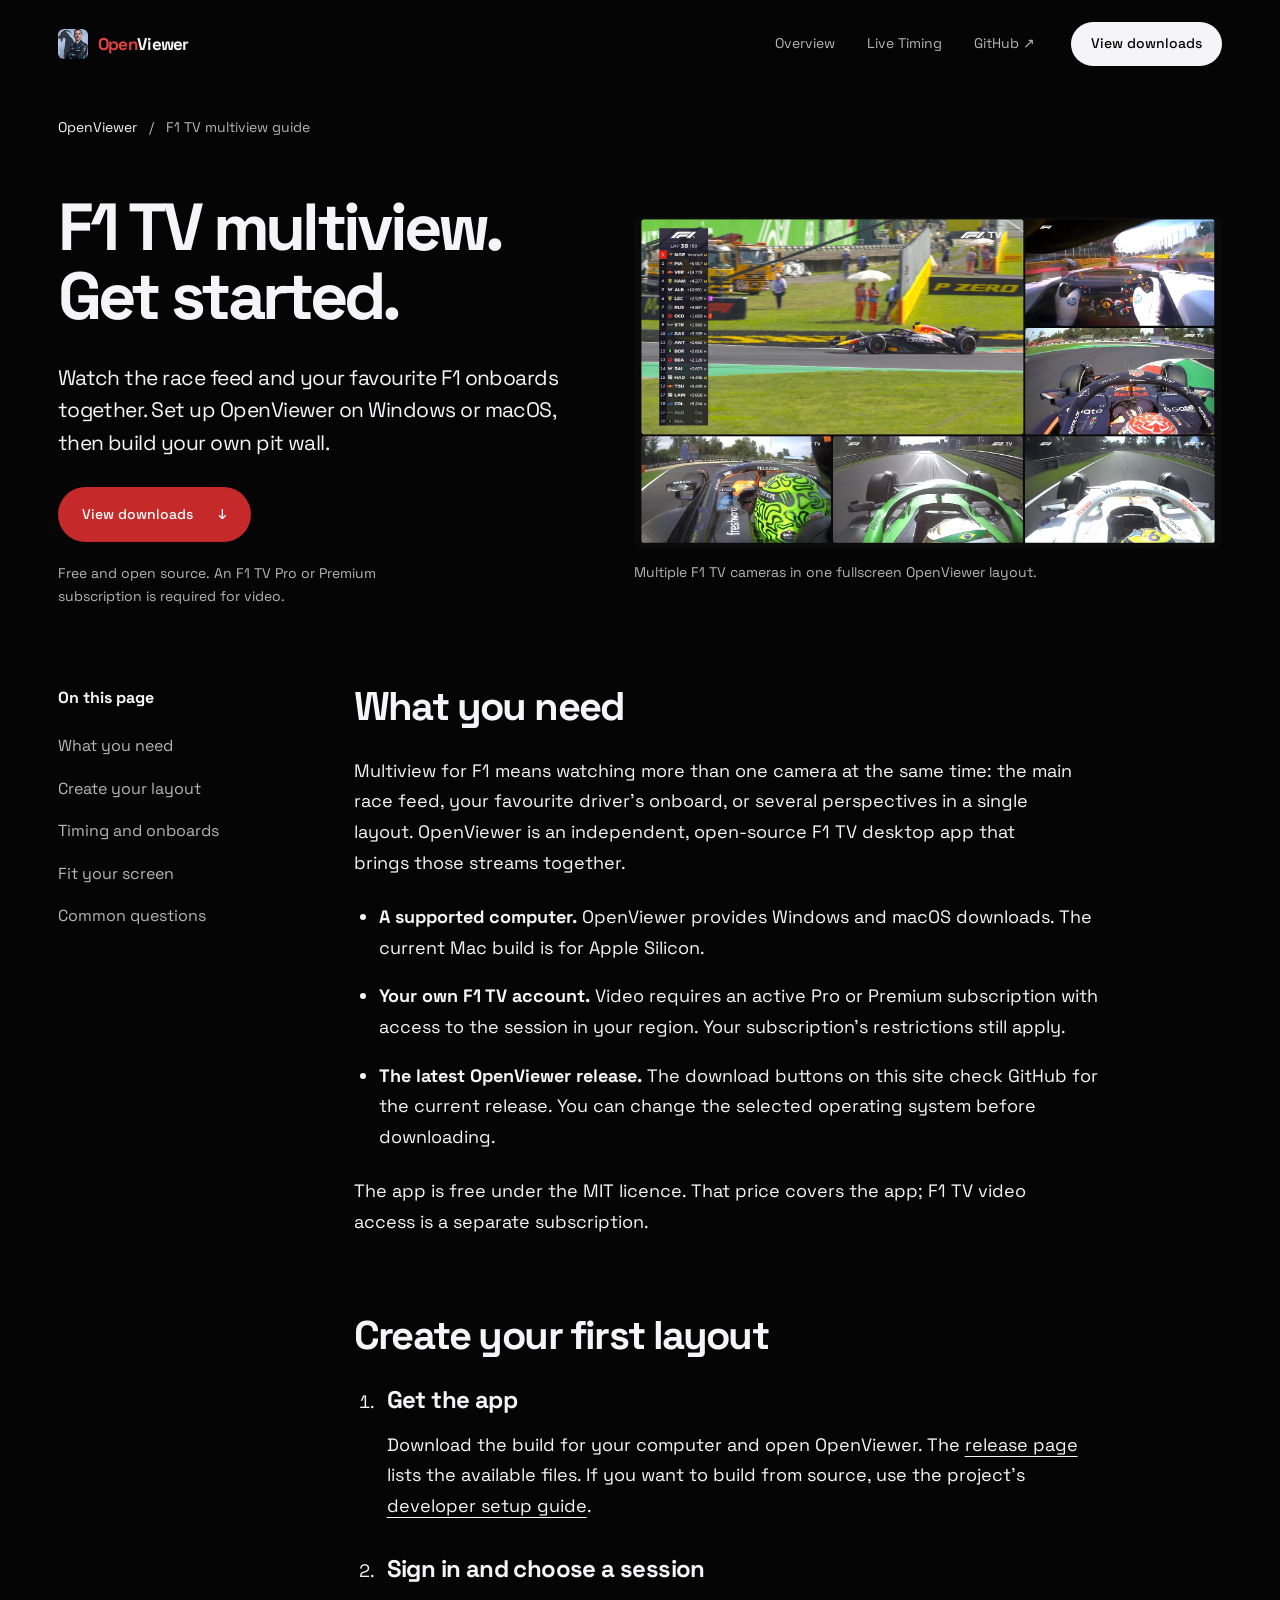
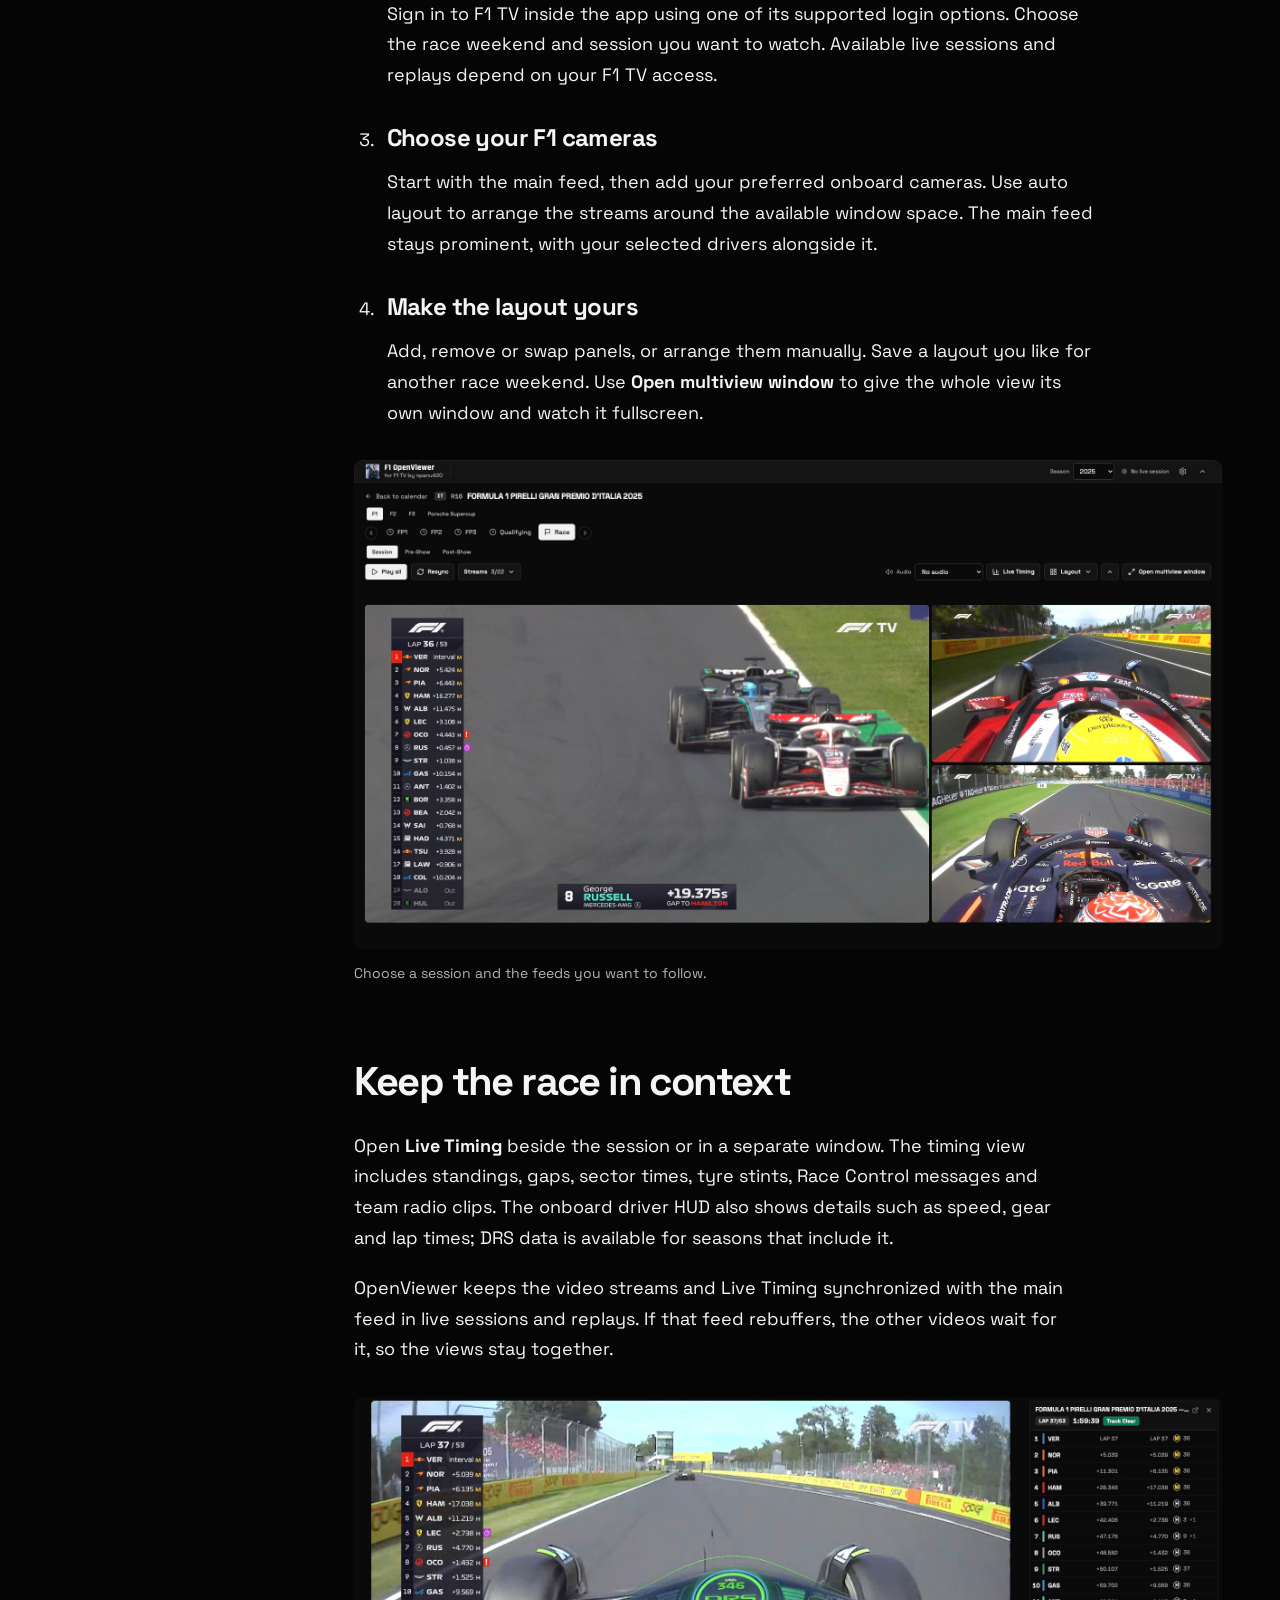
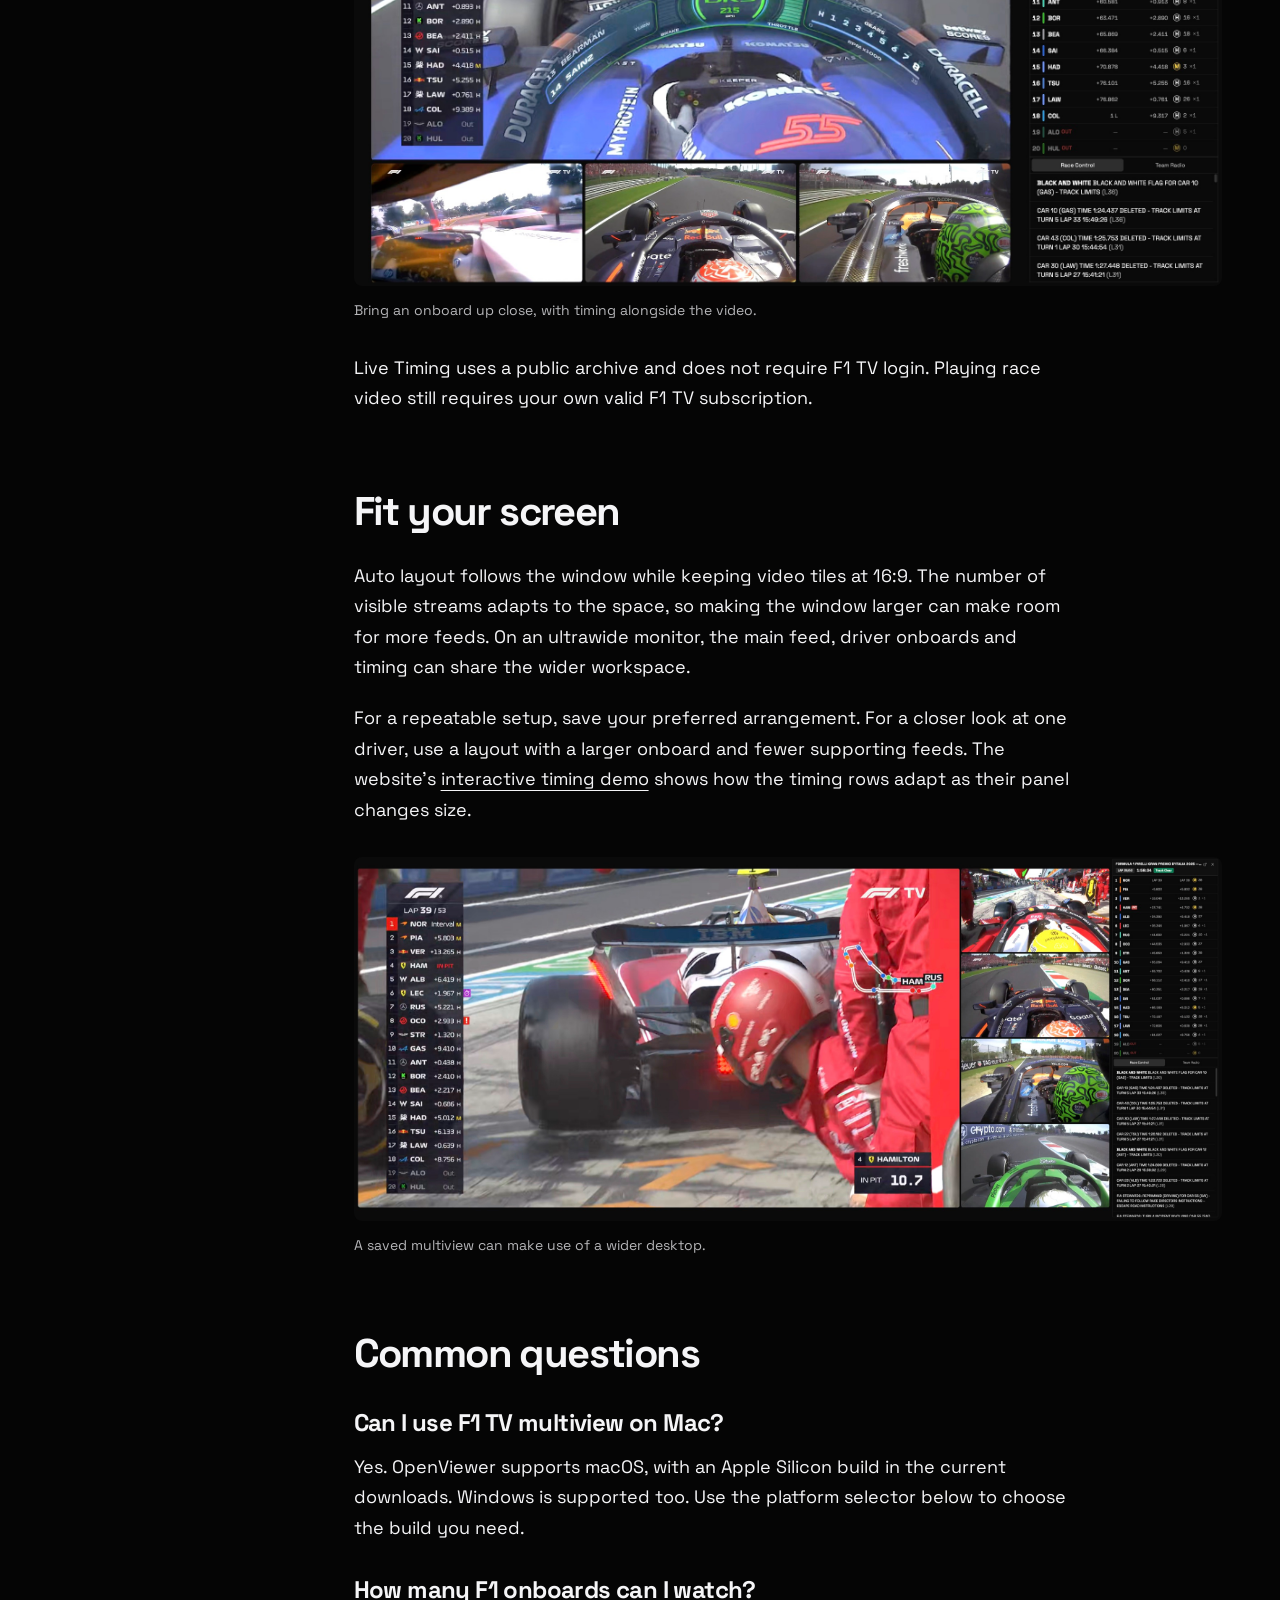
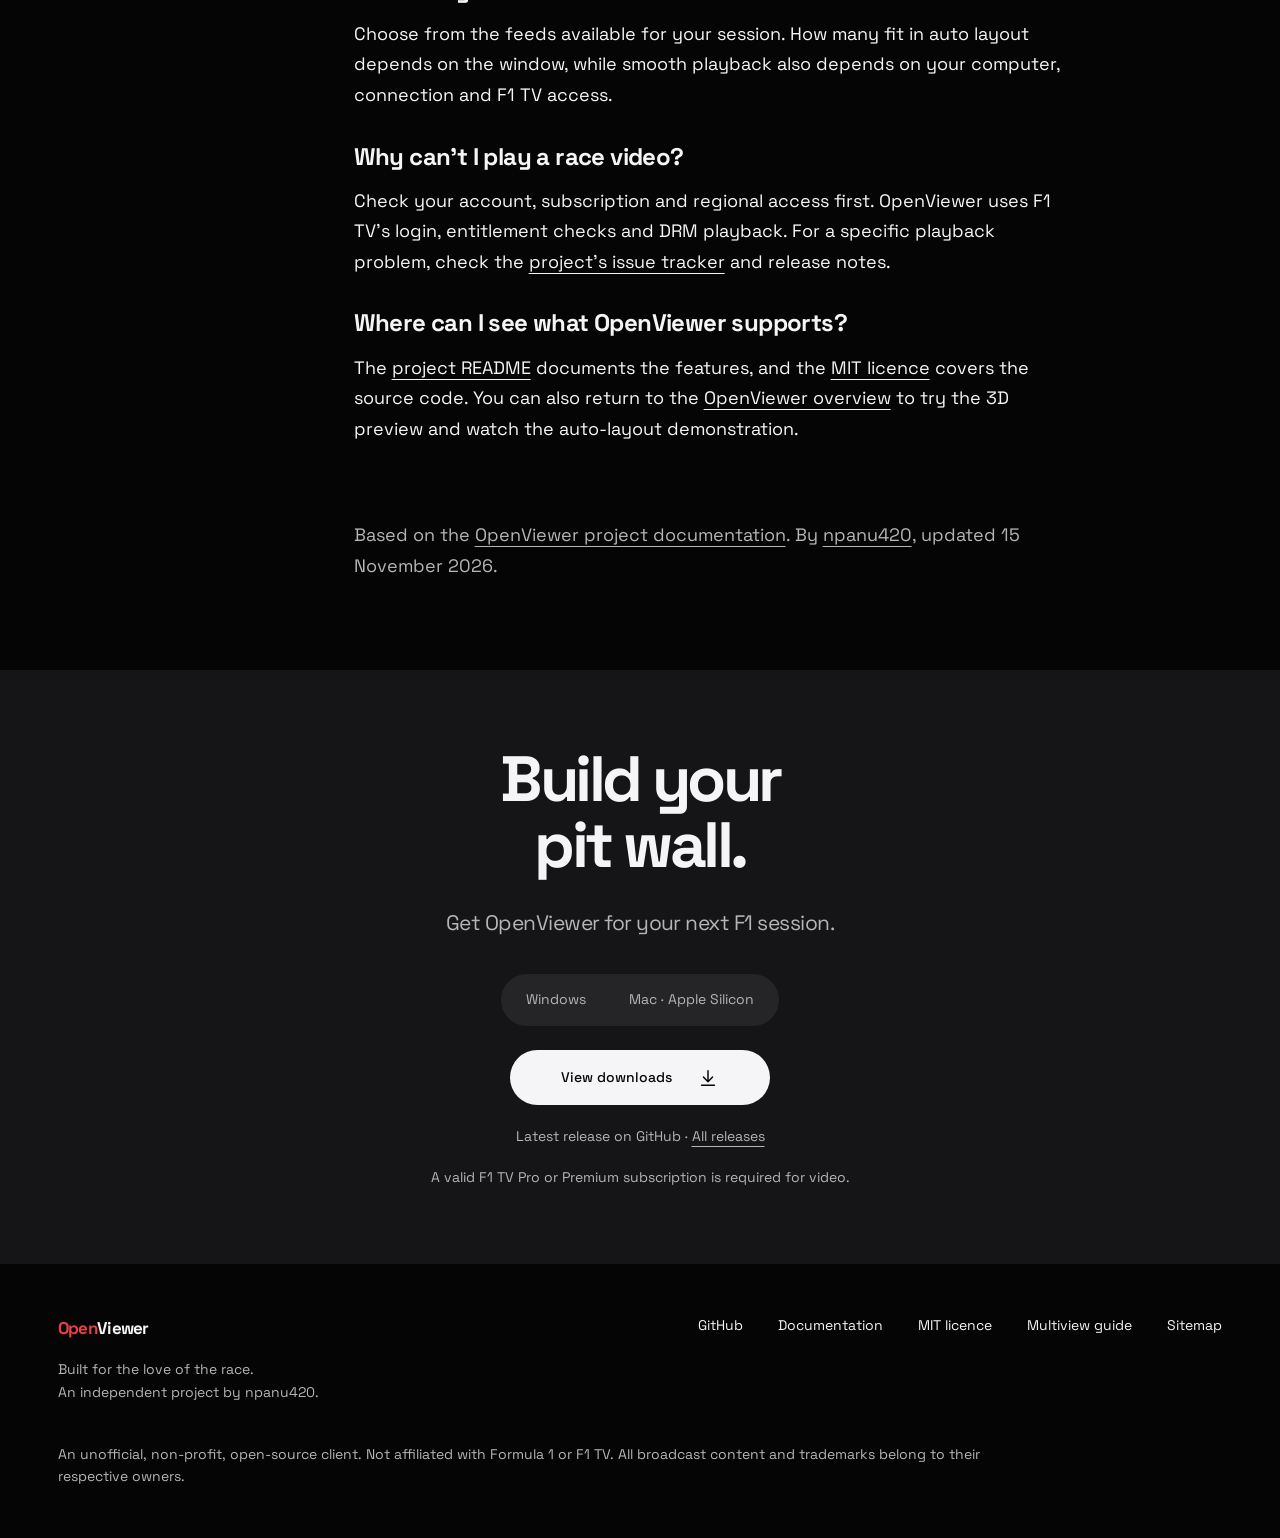
==== commit 6c9fc3ed: "Correct synchronized Live Timing descriptions" ====
--- a/f1-tv-multiview/index.html
+++ b/f1-tv-multiview/index.html
@@ -5,14 +5,14 @@
   <meta name="viewport" content="width=device-width, initial-scale=1">
   <meta name="theme-color" content="#050505">
   <title>F1 TV Multiview on Windows &amp; Mac: Setup Guide | OpenViewer</title>
-  <meta name="description" content="Set up F1 TV multiview with OpenViewer. Choose multiple onboard cameras, save your layout and use replay live timing on Windows or Apple Silicon Mac.">
+  <meta name="description" content="Set up F1 TV multiview with OpenViewer. Choose onboard cameras, save layouts and keep Live Timing in sync on Windows or Apple Silicon Mac.">
   <meta name="robots" content="index,follow,max-image-preview:large,max-snippet:-1,max-video-preview:-1">
   <link rel="canonical" href="https://npanu420.github.io/openviewer/f1-tv-multiview/">
   <meta property="og:type" content="website">
   <meta property="og:site_name" content="OpenViewer">
   <meta property="og:locale" content="en_GB">
   <meta property="og:title" content="F1 TV Multiview on Windows &amp; Mac: Setup Guide | OpenViewer">
-  <meta property="og:description" content="Set up F1 TV multiview with OpenViewer. Choose multiple onboard cameras, save your layout and use replay live timing on Windows or Apple Silicon Mac.">
+  <meta property="og:description" content="Set up F1 TV multiview with OpenViewer. Choose onboard cameras, save layouts and keep Live Timing in sync on Windows or Apple Silicon Mac.">
   <meta property="og:url" content="https://npanu420.github.io/openviewer/f1-tv-multiview/">
   <meta property="og:image" content="https://npanu420.github.io/openviewer/assets/openviewer-social.jpg">
   <meta property="og:image:secure_url" content="https://npanu420.github.io/openviewer/assets/openviewer-social.jpg">
@@ -22,7 +22,7 @@
   <meta property="og:image:alt" content="OpenViewer: Your race. Every angle. Main feed, onboard telemetry and Live Timing, together.">
   <meta name="twitter:card" content="summary_large_image">
   <meta name="twitter:title" content="F1 TV Multiview on Windows &amp; Mac: Setup Guide | OpenViewer">
-  <meta name="twitter:description" content="Set up F1 TV multiview with OpenViewer. Choose multiple onboard cameras, save your layout and use replay live timing on Windows or Apple Silicon Mac.">
+  <meta name="twitter:description" content="Set up F1 TV multiview with OpenViewer. Choose onboard cameras, save layouts and keep Live Timing in sync on Windows or Apple Silicon Mac.">
   <meta name="twitter:image" content="https://npanu420.github.io/openviewer/assets/openviewer-social.jpg">
   <meta name="twitter:image:alt" content="OpenViewer multiview with the race feed, an onboard and Live Timing.">
   <link rel="icon" href="../assets/app-icon.png">
@@ -41,7 +41,7 @@
       "@id": "https://npanu420.github.io/openviewer/f1-tv-multiview/#webpage",
       "url": "https://npanu420.github.io/openviewer/f1-tv-multiview/",
       "name": "F1 TV Multiview on Windows & Mac: Setup Guide | OpenViewer",
-      "description": "Set up F1 TV multiview with OpenViewer. Choose multiple onboard cameras, save your layout and use replay live timing on Windows or Apple Silicon Mac.",
+      "description": "Set up F1 TV multiview with OpenViewer. Choose onboard cameras, save layouts and keep Live Timing in sync on Windows or Apple Silicon Mac.",
       "inLanguage": "en",
       "isPartOf": {
         "@id": "https://npanu420.github.io/openviewer/#website"
@@ -58,10 +58,10 @@
       "@id": "https://npanu420.github.io/openviewer/f1-tv-multiview/#article",
       "url": "https://npanu420.github.io/openviewer/f1-tv-multiview/",
       "headline": "F1 TV multiview: get started with OpenViewer",
-      "description": "Set up F1 TV multiview with OpenViewer. Choose multiple onboard cameras, save your layout and use replay live timing on Windows or Apple Silicon Mac.",
+      "description": "Set up F1 TV multiview with OpenViewer. Choose onboard cameras, save layouts and keep Live Timing in sync on Windows or Apple Silicon Mac.",
       "inLanguage": "en",
       "datePublished": "2026-11-14",
-      "dateModified": "2026-11-14",
+      "dateModified": "2026-11-15",
       "author": {
         "@type": "Person",
         "name": "npanu420",
@@ -114,10 +114,10 @@
 <article class="guide-article">
 <section id="requirements"><h2>What you need</h2><p>Multiview for F1 means watching more than one camera at the same time: the main race feed, your favourite driver’s onboard, or several perspectives in a single layout. OpenViewer is an independent, open-source F1 TV desktop app that brings those streams together.</p><ul><li><strong>A supported computer.</strong> OpenViewer provides Windows and macOS downloads. The current Mac build is for Apple Silicon.</li><li><strong>Your own F1 TV account.</strong> Video requires an active Pro or Premium subscription with access to the session in your region. Your subscription’s restrictions still apply.</li><li><strong>The latest OpenViewer release.</strong> The download buttons on this site check GitHub for the current release. You can change the selected operating system before downloading.</li></ul><p>The app is free under the MIT licence. That price covers the app; F1 TV video access is a separate subscription.</p></section>
 <section id="first-layout"><h2>Create your first layout</h2><ol class="guide-steps"><li><h3>Get the app</h3><p>Download the build for your computer and open OpenViewer. The <a href="https://github.com/npanu420/F1OpenViewer/releases/latest">release page</a> lists the available files. If you want to build from source, use the project’s <a href="https://github.com/npanu420/F1OpenViewer/blob/main/docs/SETUP.md">developer setup guide</a>.</p></li><li><h3>Sign in and choose a session</h3><p>Sign in to F1 TV inside the app using one of its supported login options. Choose the race weekend and session you want to watch. Available live sessions and replays depend on your F1 TV access.</p></li><li><h3>Choose your F1 cameras</h3><p>Start with the main feed, then add your preferred onboard cameras. Use auto layout to arrange the streams around the available window space. The main feed stays prominent, with your selected drivers alongside it.</p></li><li><h3>Make the layout yours</h3><p>Add, remove or swap panels, or arrange them manually. Save a layout you like for another race weekend. Use <strong>Open multiview window</strong> to give the whole view its own window and watch it fullscreen.</p></li></ol><figure><a href="../assets/session.jpg" aria-label="Open the session and feed selection screenshot at full size"><img src="../assets/session.jpg" width="1920" height="1080" alt="OpenViewer session view with F1 TV feed selection and layout controls" loading="lazy"></a><figcaption>Choose a session and the feeds you want to follow.</figcaption></figure></section>
-<section id="timing-onboards"><h2>Keep the race in context</h2><p>Open <strong>Live Timing</strong> beside the session or in a separate window. The timing view includes standings, gaps, sector times, tyre stints, Race Control messages and team radio clips. The onboard driver HUD also shows details such as speed, gear and lap times; DRS data is available for seasons that include it.</p><p>OpenViewer keeps the video streams aligned to the main feed. If that feed rebuffers, the other videos wait for it. Replay timing uses an automatic video-to-timing offset lookup; when a session cannot be matched, manual alignment remains available.</p><p><strong>Live timing is different from replay alignment.</strong> During a live session, the timing feed can lead F1 TV video by tens of seconds. Do not assume that automatic replay alignment also removes that live-video delay.</p><figure><a href="../assets/focus-timing.jpg" aria-label="Open the F1 onboard and live timing screenshot at full size"><img src="../assets/focus-timing.jpg" width="1920" height="1080" alt="F1 onboard camera with supporting feeds and the OpenViewer Live Timing standings panel" loading="lazy"></a><figcaption>Bring an onboard up close, with timing alongside the video.</figcaption></figure><p>Live Timing uses a public archive and does not require F1 TV login. Playing race video still requires your own valid F1 TV subscription.</p></section>
+<section id="timing-onboards"><h2>Keep the race in context</h2><p>Open <strong>Live Timing</strong> beside the session or in a separate window. The timing view includes standings, gaps, sector times, tyre stints, Race Control messages and team radio clips. The onboard driver HUD also shows details such as speed, gear and lap times; DRS data is available for seasons that include it.</p><p>OpenViewer keeps the video streams and Live Timing synchronized with the main feed in live sessions and replays. If that feed rebuffers, the other videos wait for it, so the views stay together.</p><figure><a href="../assets/focus-timing.jpg" aria-label="Open the F1 onboard and live timing screenshot at full size"><img src="../assets/focus-timing.jpg" width="1920" height="1080" alt="F1 onboard camera with supporting feeds and the OpenViewer Live Timing standings panel" loading="lazy"></a><figcaption>Bring an onboard up close, with timing alongside the video.</figcaption></figure><p>Live Timing uses a public archive and does not require F1 TV login. Playing race video still requires your own valid F1 TV subscription.</p></section>
 <section id="wide-screens"><h2>Fit your screen</h2><p>Auto layout follows the window while keeping video tiles at 16:9. The number of visible streams adapts to the space, so making the window larger can make room for more feeds. On an ultrawide monitor, the main feed, driver onboards and timing can share the wider workspace.</p><p>For a repeatable setup, save your preferred arrangement. For a closer look at one driver, use a layout with a larger onboard and fewer supporting feeds. The website’s <a href="../#layouts">interactive timing demo</a> shows how the timing rows adapt as their panel changes size.</p><figure><a href="../assets/ultrawide.jpg" aria-label="Open the ultrawide F1 multiview screenshot at full size"><img src="../assets/ultrawide.jpg" width="3440" height="1440" alt="Ultrawide OpenViewer F1 multiview with a large race feed, several onboard cameras and timing" loading="lazy"></a><figcaption>A saved multiview can make use of a wider desktop.</figcaption></figure></section>
 <section id="questions"><h2>Common questions</h2><h3>Can I use F1 TV multiview on Mac?</h3><p>Yes. OpenViewer supports macOS, with an Apple Silicon build in the current downloads. Windows is supported too. Use the platform selector below to choose the build you need.</p><h3>How many F1 onboards can I watch?</h3><p>Choose from the feeds available for your session. How many fit in auto layout depends on the window, while smooth playback also depends on your computer, connection and F1 TV access.</p><h3>Why can’t I play a race video?</h3><p>Check your account, subscription and regional access first. OpenViewer uses F1 TV’s login, entitlement checks and DRM playback. For a specific playback problem, check the <a href="https://github.com/npanu420/F1OpenViewer/issues">project’s issue tracker</a> and release notes.</p><h3>Where can I see what OpenViewer supports?</h3><p>The <a href="https://github.com/npanu420/F1OpenViewer#what-it-does">project README</a> documents the features, and the <a href="https://github.com/npanu420/F1OpenViewer/blob/main/LICENSE">MIT licence</a> covers the source code. You can also return to the <a href="../">OpenViewer overview</a> to try the 3D preview and watch the auto-layout demonstration.</p></section>
-<footer class="guide-provenance"><p>Based on the <a href="https://github.com/npanu420/F1OpenViewer#what-it-does">OpenViewer project documentation</a>. By <a href="https://github.com/npanu420">npanu420</a>, updated <time datetime="2026-11-14">14 November 2026</time>.</p></footer></article></div>
+<footer class="guide-provenance"><p>Based on the <a href="https://github.com/npanu420/F1OpenViewer#what-it-does">OpenViewer project documentation</a>. By <a href="https://github.com/npanu420">npanu420</a>, updated <time datetime="2026-11-15">15 November 2026</time>.</p></footer></article></div>
 <section class="download section-space" id="download"><div class="frame download-inner"><h2>Build your<br> pit wall.</h2><p class="lead muted">Get OpenViewer for your next F1 session.</p><div class="segmented platform-controls" role="group" aria-label="Choose your operating system"><button type="button" data-platform="windows" aria-pressed="false">Windows</button><button type="button" data-platform="mac" aria-pressed="false">Mac · Apple Silicon</button></div><a class="button download-link" data-download href="https://github.com/npanu420/F1OpenViewer/releases/latest"><span data-download-label>View downloads</span><svg viewBox="0 0 24 24" aria-hidden="true"><path d="M12 4v12m-5-5 5 5 5-5M5 20h14"/></svg></a><p class="small muted release-note"><span data-release-label aria-live="polite">Latest release on GitHub</span> <span aria-hidden="true">·</span> <a href="https://github.com/npanu420/F1OpenViewer/releases/latest" data-release-page>All releases</a></p><p class="small muted">A valid F1 TV Pro or Premium subscription is required for video.</p></div></section>
 </main>
 <footer class="site-footer frame"><div class="footer-top"><div><a class="brand" href="../"><span><b>Open</b>Viewer</span></a><p class="small muted">Built for the love of the race.<br> An independent project by npanu420.</p></div><div class="footer-links"><a href="https://github.com/npanu420/F1OpenViewer">GitHub</a><a href="https://github.com/npanu420/F1OpenViewer/blob/main/docs/SETUP.md">Documentation</a><a href="https://github.com/npanu420/F1OpenViewer/blob/main/LICENSE">MIT licence</a><a href="./">Multiview guide</a><a href="../sitemap.xml">Sitemap</a></div></div><p class="legal small muted">An unofficial, non-profit, open-source client. Not affiliated with Formula 1 or F1 TV. All broadcast content and trademarks belong to their respective owners.</p></footer>
